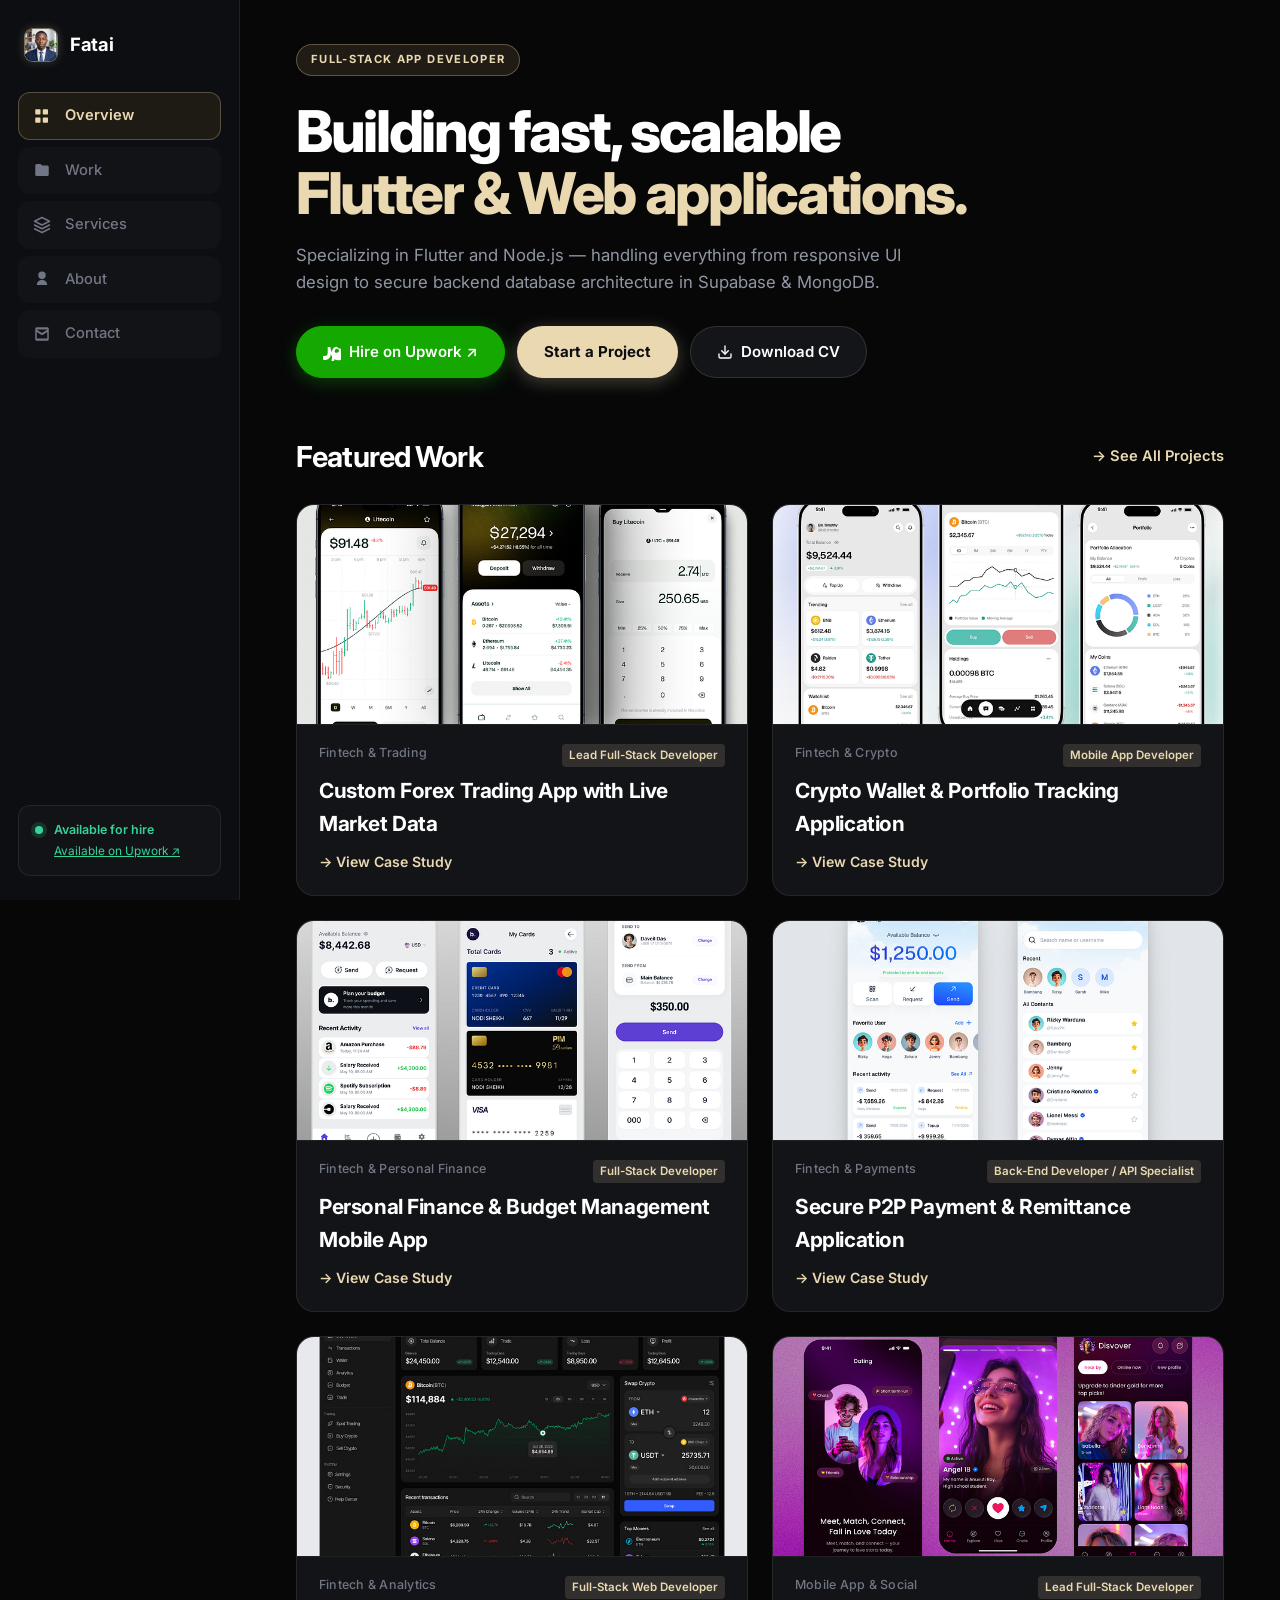
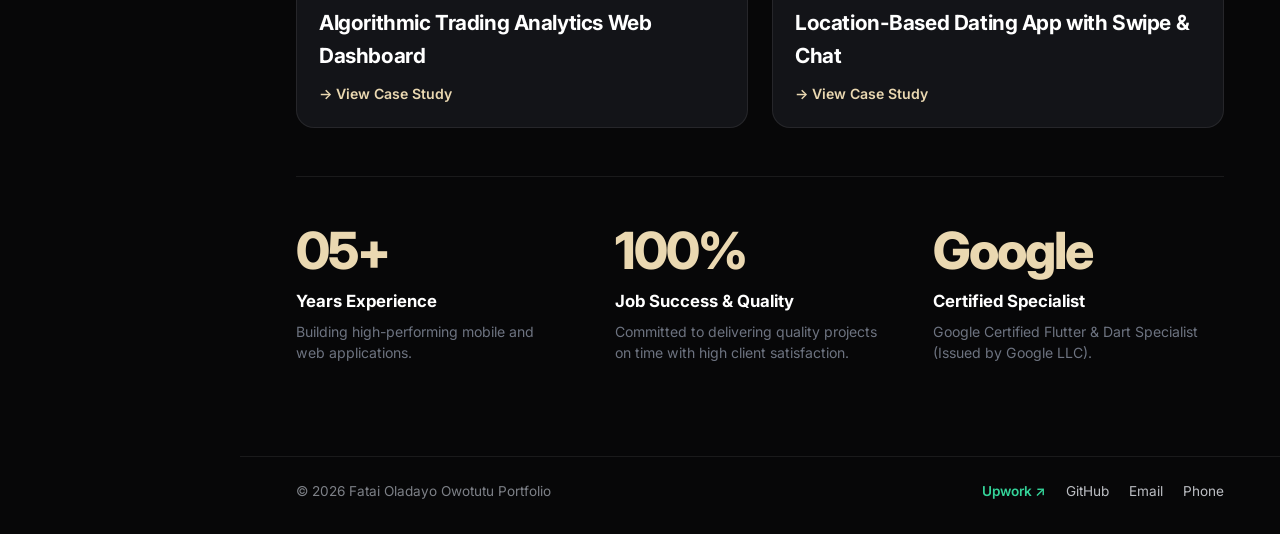
==== index.html @ c026a3d9 "new" ====
<!DOCTYPE html>
<html lang="en">
<head>
  <meta charset="UTF-8" />
  <meta name="viewport" content="width=device-width, initial-scale=1.0" />
  <title>Fatai Oladayo Owotutu — Full-Stack App Developer | Flutter, Node.js &amp; Supabase</title>
  <meta name="description" content="Portfolio of Fatai Oladayo Owotutu — Full-Stack Developer specializing in Flutter, Node.js &amp; Supabase. Fast, scalable cross-platform mobile and web applications." />
  <link rel="preconnect" href="https://fonts.googleapis.com" />
  <link rel="preconnect" href="https://fonts.gstatic.com" crossorigin />
  <link href="https://fonts.googleapis.com/css2?family=Inter:wght@400;500;600;700;800&family=JetBrains+Mono:wght@400;500&display=swap" rel="stylesheet" />
  <link rel="stylesheet" href="style.css" />
</head>
<body>
  <button class="menu-toggle" id="menu-toggle" aria-label="Open navigation" aria-expanded="false" aria-controls="sidebar">
    <span></span><span></span><span></span>
  </button>
  <div class="sidebar-overlay" id="sidebar-overlay" hidden></div>

  <!-- ── SIDEBAR ──────────────────────────────────────── -->
  <aside class="sidebar" id="sidebar" aria-label="Primary navigation">
    <a href="#overview" class="brand" data-view="overview" aria-label="Fatai Portfolio Overview">
      <span class="brand-avatar-wrap">
        <img src="Mypic.jpeg" alt="Fatai Oladayo Owotutu" class="brand-avatar" />
      </span>
      <span class="brand-name">Fatai</span>
    </a>

    <nav class="side-nav" aria-label="Sections">
      <a href="#overview" class="side-link is-active" data-view="overview">
        <svg viewBox="0 0 24 24" fill="currentColor" aria-hidden="true">
          <path d="M3 4a1 1 0 011-1h5a1 1 0 011 1v5a1 1 0 01-1 1H4a1 1 0 01-1-1V4zm11-1a1 1 0 00-1 1v5a1 1 0 001 1h5a1 1 0 001-1V4a1 1 0 00-1-1h-5zM3 15a1 1 0 011-1h5a1 1 0 011 1v5a1 1 0 01-1 1H4a1 1 0 01-1-1v-5zm11-1a1 1 0 00-1 1v5a1 1 0 001 1h5a1 1 0 001-1v-5a1 1 0 00-1-1h-5z"/>
        </svg>
        <span>Overview</span>
      </a>
      <a href="#work" class="side-link" data-view="work">
        <svg viewBox="0 0 24 24" fill="currentColor" aria-hidden="true">
          <path d="M3 6a2 2 0 012-2h4.586a1 1 0 01.707.293L12.414 6H19a2 2 0 012 2v10a2 2 0 01-2 2H5a2 2 0 01-2-2V6z"/>
        </svg>
        <span>Work</span>
      </a>
      <a href="#services" class="side-link" data-view="services">
        <svg viewBox="0 0 24 24" fill="none" stroke="currentColor" stroke-width="2" stroke-linecap="round" stroke-linejoin="round" aria-hidden="true">
          <polygon points="12 2 2 7 12 12 22 7 12 2"/>
          <polyline points="2 17 12 22 22 17"/>
          <polyline points="2 12 12 17 22 12"/>
        </svg>
        <span>Services</span>
      </a>
      <a href="#about" class="side-link" data-view="about">
        <svg viewBox="0 0 24 24" fill="currentColor" aria-hidden="true">
          <path d="M12 12a5 5 0 100-10 5 5 0 000 10zm-7 8a7 7 0 0114 0H5z"/>
        </svg>
        <span>About</span>
      </a>
      <a href="#contact" class="side-link" data-view="contact">
        <svg viewBox="0 0 24 24" fill="currentColor" aria-hidden="true">
          <path d="M3 5a2 2 0 012-2h14a2 2 0 012 2v14a2 2 0 01-2 2H5a2 2 0 01-2-2V5zm2 1v.38l7 4.375 7-4.375V6H5zm14 3.245l-6.47 4.043a1 1 0 01-1.06 0L5 9.245V18h14V9.245z"/>
        </svg>
        <span>Contact</span>
      </a>
    </nav>

    <div class="availability">
      <span class="avail-dot" aria-hidden="true"></span>
      <div>
        <p class="avail-title">Available for hire</p>
        <p class="avail-sub">
          <a href="https://www.upwork.com/freelancers/~018522115edfae3d7c" target="_blank" rel="noopener" style="color: var(--ok); text-decoration: underline;">Available on Upwork ↗</a>
        </p>
      </div>
    </div>
  </aside>

  <!-- ── MAIN CONTENT ─────────────────────────────────── -->
  <div class="shell">
    <main class="main" id="main">
      <!-- 01 OVERVIEW -->
      <section class="view is-active" id="overview" data-title="Overview">
        <header class="hero">
          <p class="eyebrow">FULL-STACK APP DEVELOPER</p>
          <h1>Building fast, scalable<br /><span>Flutter &amp; Web applications.</span></h1>
          <p class="lede">Specializing in Flutter and Node.js — handling everything from responsive UI design to secure backend database architecture in Supabase &amp; MongoDB.</p>
          <div class="hero-actions">
            <a href="https://www.upwork.com/freelancers/~018522115edfae3d7c" target="_blank" rel="noopener" class="btn btn-upwork">
              <svg width="18" height="18" viewBox="0 0 24 24" fill="currentColor" aria-hidden="true"><path d="M18.561 13.158c-1.102 0-2.135-.467-3.074-1.227l.228-1.076.008-.042c.207-1.143.849-3.06 2.839-3.06 1.492 0 2.703 1.212 2.703 2.703-.001 1.489-1.212 2.702-2.704 2.702zm0-8.14c-3.267 0-5.55 2.147-6.398 5.434l-.454 1.834c-.958-1.859-1.636-4.225-1.956-6.848H6.262v8.232c0 2.083-1.694 3.777-3.777 3.777S-.708 17.447-.708 15.364V7.133H-4.216v8.231c0 4.018 3.268 7.286 7.285 7.286 4.018 0 7.286-3.268 7.286-7.286v-1.666c.35 1.776.996 3.42 1.916 4.808l-2.034 9.61h3.633l1.378-6.516c1.468.96 3.197 1.543 5.097 1.543 4.418 0 8.001-3.583 8.001-8.001 0-4.417-3.583-8.001-8.001-8.001z"/></svg>
              <span>Hire on Upwork ↗</span>
            </a>
            <a href="#contact" class="btn btn-primary" data-view="contact">Start a Project</a>
            <a href="cv.html" class="btn btn-ghost" target="_blank" rel="noopener">
              <svg width="16" height="16" viewBox="0 0 24 24" fill="none" stroke="currentColor" stroke-width="2" stroke-linecap="round" stroke-linejoin="round" aria-hidden="true"><path d="M21 15v4a2 2 0 0 1-2 2H5a2 2 0 0 1-2-2v-4"></path><polyline points="7 10 12 15 17 10"></polyline><line x1="12" y1="15" x2="12" y2="3"></line></svg>
              <span>Download CV</span>
            </a>
          </div>
        </header>

        <div class="section-head">
          <h2>Featured Work</h2>
          <a href="#work" class="text-link" data-view="work">→ See All Projects</a>
        </div>

        <div class="project-grid" id="featured-grid"></div>

        <section class="stats" aria-label="Highlights">
          <div class="stat-item">
            <p class="stat-num">05+</p>
            <p class="stat-label">Years Experience</p>
            <p class="stat-copy">Building high-performing mobile and web applications.</p>
          </div>
          <div class="stat-item">
            <p class="stat-num">100%</p>
            <p class="stat-label">Job Success &amp; Quality</p>
            <p class="stat-copy">Committed to delivering quality projects on time with high client satisfaction.</p>
          </div>
          <div class="stat-item">
            <p class="stat-num">Google</p>
            <p class="stat-label">Certified Specialist</p>
            <p class="stat-copy">Google Certified Flutter &amp; Dart Specialist (Issued by Google LLC).</p>
          </div>
        </section>
      </section>

      <!-- 02 WORK -->
      <section class="view" id="work" data-title="Work" hidden>
        <header class="page-hero">
          <p class="eyebrow">PORTFOLIO CATALOG</p>
          <h1>Work that ships.</h1>
          <p class="lede">Selected production applications across Flutter mobile development, fintech &amp; trading, e-commerce, AI assistants, productivity, and secure networking.</p>
        </header>
        <div class="filters" role="tablist" aria-label="Filter projects">
          <button class="filter-btn is-active" data-filter="all">All Projects</button>
          <button class="filter-btn" data-filter="fintech">Fintech &amp; Trading</button>
          <button class="filter-btn" data-filter="social">Social &amp; Realtime</button>
          <button class="filter-btn" data-filter="ecommerce">E-commerce</button>
          <button class="filter-btn" data-filter="ai">AI Chatbot</button>
          <button class="filter-btn" data-filter="productivity">Productivity</button>
          <button class="filter-btn" data-filter="security">Security &amp; VPN</button>
        </div>
        <div class="project-grid" id="work-grid"></div>
      </section>

      <!-- 03 SERVICES -->
      <section class="view" id="services" data-title="Services" hidden>
        <header class="page-hero">
          <p class="eyebrow">CAPABILITIES &amp; SKILLS</p>
          <h1>What I bring to your team.</h1>
          <p class="lede">End-to-end full-stack development — from responsive UI design to secure backend database architecture.</p>
        </header>

        <!-- Google Certified Badge -->
        <div class="cert-banner">
          <div class="cert-icon-wrap">
            <svg viewBox="0 0 24 24" width="36" height="36" fill="none"><path d="M12 2L15.09 8.26L22 9.27L17 14.14L18.18 21.02L12 17.77L5.82 21.02L7 14.14L2 9.27L8.91 8.26L12 2Z" fill="#F59E0B"/><circle cx="12" cy="11" r="3" fill="#14151a"/></svg>
          </div>
          <div class="cert-text">
            <span class="cert-badge">VERIFIED CREDENTIAL</span>
            <h3>Google Certified Flutter &amp; Dart Specialist</h3>
            <p>Provider: <strong>Google LLC</strong> · Issued: October 2021</p>
          </div>
        </div>

        <!-- Interactive Skills Breakdown -->
        <div class="skills-showcase">
          <div class="skill-group">
            <h4><span class="group-icon">📱</span> Mobile App Engineering</h4>
            <div class="skill-chips">
              <span class="chip chip-hot">Flutter</span>
              <span class="chip chip-hot">Dart</span>
              <span class="chip">iOS Development</span>
              <span class="chip">Android App Development</span>
              <span class="chip">Native App Development</span>
              <span class="chip">Kotlin</span>
              <span class="chip">Mobile App Bug Fix</span>
            </div>
          </div>

          <div class="skill-group">
            <h4><span class="group-icon">⚙️</span> Backend, Databases &amp; Cloud</h4>
            <div class="skill-chips">
              <span class="chip chip-hot">Node.js</span>
              <span class="chip chip-hot">ExpressJS</span>
              <span class="chip chip-hot">Supabase</span>
              <span class="chip">MongoDB</span>
              <span class="chip">API Integration</span>
              <span class="chip">RESTful APIs</span>
              <span class="chip">WebSockets</span>
            </div>
          </div>

          <div class="skill-group">
            <h4><span class="group-icon">🛠️</span> Web, Systems &amp; Standards</h4>
            <div class="skill-chips">
              <span class="chip">JavaScript</span>
              <span class="chip">Linux</span>
              <span class="chip">Software Development</span>
              <span class="chip">Clean Architecture</span>
              <span class="chip">Git Version Control</span>
              <span class="chip">Detail Oriented</span>
            </div>
          </div>
        </div>

        <!-- Service Cards -->
        <div class="service-grid">
          <article class="service-card">
            <div class="service-icon">📱</div>
            <h3>Cross-Platform Mobile Apps</h3>
            <p>High-performing iOS and Android applications built with Flutter &amp; Dart. Pixel-perfect translation from Figma, custom AppBars, gesture cards, and smooth 60fps animations.</p>
          </article>
          <article class="service-card">
            <div class="service-icon">🚀</div>
            <h3>End-to-End MVP Prototyping</h3>
            <p>Collaborating with early-stage founders to take mobile and web concepts from wireframe to deployment. Full-stack development with database setup and scalable backend APIs.</p>
          </article>
          <article class="service-card">
            <div class="service-icon">⚡</div>
            <h3>Backend &amp; API Architecture</h3>
            <p>Robust backend systems powered by Node.js, Express, Supabase, and MongoDB. Secure authentication, high-throughput RESTful endpoints, and real-time database sync.</p>
          </article>
          <article class="service-card">
            <div class="service-icon">🔧</div>
            <h3>Mobile Bug Fixes &amp; Optimization</h3>
            <p>Deep troubleshooting, memory leak elimination, and performance profiling. Optimizing dynamic stateful widgets and native Android/iOS integrations for legacy or active codebases.</p>
          </article>
        </div>
      </section>

      <!-- 04 ABOUT -->
      <section class="view" id="about" data-title="About" hidden>
        <header class="page-hero">
          <p class="eyebrow">ABOUT ME</p>
          <h1>Full-Stack Developer.</h1>
        </header>
        <div class="about-layout">
          <div class="about-photo-col">
            <div class="about-photo-card">
              <img src="Mypic.jpeg" alt="Fatai Oladayo Owotutu" class="about-photo" />
              <div class="about-photo-meta">
                <span class="avail-dot" aria-hidden="true"></span>
                <div>
                  <strong>Fatai Oladayo Owotutu</strong>
                  <p>Flutter, Node.js &amp; Supabase Specialist</p>
                </div>
              </div>
            </div>
            <!-- Upwork highlight -->
            <div class="about-rate-card">
              <div>
                <span class="rate-label">Upwork Status</span>
                <span class="rate-val">Available for Hire</span>
              </div>
              <a href="https://www.upwork.com/freelancers/~018522115edfae3d7c" target="_blank" rel="noopener" class="btn btn-upwork btn-sm">Hire on Upwork ↗</a>
            </div>
          </div>
          <div class="about-copy">
            <p class="about-lead">I build fast, scalable cross-platform mobile and web applications. As a Full-Stack Developer specializing in Flutter and Node.js, I handle everything from responsive UI design to secure backend database architecture.</p>
            <p>Dedicated and results-driven full-stack developer with expertise in building high-performing mobile and web applications. Skilled in native Android and iOS app development, along with robust backend and frontend solutions.</p>
            <p>Experienced in crafting scalable APIs, responsive user interfaces, and integrating modern tools to deliver seamless user experiences. Passionate about solving complex problems, optimizing performance, and creating clean, maintainable code. Committed to delivering quality projects on time while ensuring client satisfaction.</p>
            
            <div class="experience-block">
              <div class="exp-item">
                <strong>End-to-End MVP Prototyping for Startups</strong>
                <p>Collaborated with early-stage founders to take mobile and web concepts from wireframe to deployment. Handled database architecture in Supabase/MongoDB, scalable backend APIs with Node.js/Express, and cross-platform Flutter client apps.</p>
              </div>
              <div class="exp-item">
                <strong>Open Source Tooling &amp; Flutter UI Engineering</strong>
                <p>Actively develop reusable open-source components and architecture boilerplates for the Flutter community. Focused on clean code standards, smooth UI micro-animations, efficient state management, and seamless RESTful API integration.</p>
              </div>
            </div>

            <div class="info-stack">
              <div class="info-card"><span>Location</span><strong>Osogbo, Nigeria · Remote-ready</strong></div>
              <div class="info-card"><span>Status</span><strong class="ok">Available for hire</strong></div>
              <div class="info-card"><span>Certification</span><strong>Google Certified Flutter Specialist</strong></div>
              <div class="info-card"><span>Core Stack</span><strong>Flutter · Node.js · Supabase · MongoDB</strong></div>
            </div>

            <div style="margin-top: 24px; display: flex; gap: 12px; flex-wrap: wrap;">
              <a href="https://www.upwork.com/freelancers/~018522115edfae3d7c" class="btn btn-upwork" target="_blank" rel="noopener">
                <svg width="18" height="18" viewBox="0 0 24 24" fill="currentColor" aria-hidden="true"><path d="M18.561 13.158c-1.102 0-2.135-.467-3.074-1.227l.228-1.076.008-.042c.207-1.143.849-3.06 2.839-3.06 1.492 0 2.703 1.212 2.703 2.703-.001 1.489-1.212 2.702-2.704 2.702zm0-8.14c-3.267 0-5.55 2.147-6.398 5.434l-.454 1.834c-.958-1.859-1.636-4.225-1.956-6.848H6.262v8.232c0 2.083-1.694 3.777-3.777 3.777S-.708 17.447-.708 15.364V7.133H-4.216v8.231c0 4.018 3.268 7.286 7.285 7.286 4.018 0 7.286-3.268 7.286-7.286v-1.666c.35 1.776.996 3.42 1.916 4.808l-2.034 9.61h3.633l1.378-6.516c1.468.96 3.197 1.543 5.097 1.543 4.418 0 8.001-3.583 8.001-8.001 0-4.417-3.583-8.001-8.001-8.001z"/></svg>
                <span>Hire on Upwork ↗</span>
              </a>
              <a href="cv.html" class="btn btn-primary" target="_blank" rel="noopener">
                <svg width="16" height="16" viewBox="0 0 24 24" fill="none" stroke="currentColor" stroke-width="2" stroke-linecap="round" stroke-linejoin="round" aria-hidden="true"><path d="M21 15v4a2 2 0 0 1-2 2H5a2 2 0 0 1-2-2v-4"></path><polyline points="7 10 12 15 17 10"></polyline><line x1="12" y1="15" x2="12" y2="3"></line></svg>
                <span>View Full CV / Resume</span>
              </a>
              <a href="https://github.com/Crypto1181" class="btn btn-ghost" target="_blank" rel="noopener">
                <svg width="16" height="16" viewBox="0 0 24 24" fill="currentColor" aria-hidden="true"><path d="M12 0C5.37 0 0 5.37 0 12c0 5.3 3.438 9.8 8.205 11.385.6.113.82-.258.82-.577 0-.285-.01-1.04-.015-2.04-3.338.724-4.042-1.61-4.042-1.61C4.422 18.07 3.633 17.7 3.633 17.7c-1.087-.744.084-.729.084-.729 1.205.084 1.838 1.236 1.838 1.236 1.07 1.835 2.809 1.305 3.495.998.108-.776.417-1.305.76-1.605-2.665-.3-5.466-1.332-5.466-5.93 0-1.31.465-2.38 1.235-3.22-.135-.303-.54-1.523.105-3.176 0 0 1.005-.322 3.3 1.23.96-.267 1.98-.399 3-.405 1.02.006 2.04.138 3 .405 2.28-1.552 3.285-1.23 3.285-1.23.645 1.653.24 2.873.12 3.176.765.84 1.23 1.91 1.23 3.22 0 4.61-2.805 5.625-5.475 5.92.42.36.81 1.096.81 2.22 0 1.606-.015 2.896-.015 3.286 0 .315.21.69.825.57C20.565 21.795 24 17.295 24 12c0-6.63-5.37-12-12-12"/></svg>
                <span>GitHub Profile</span>
              </a>
            </div>
          </div>
        </div>
      </section>

      <!-- 05 CONTACT -->
      <section class="view" id="contact" data-title="Contact" hidden>
        <header class="page-hero">
          <p class="eyebrow">GET IN TOUCH</p>
          <h1>Let's build something great.</h1>
          <p class="lede">Have a mobile app in mind, need a full-stack engineer, or want to hire me on Upwork? I respond within 24 hours.</p>
        </header>
        <div class="contact-layout">
          <div class="contact-meta">
            <div class="info-card">
              <span>Upwork Direct Contract</span>
              <strong><a href="https://www.upwork.com/freelancers/~018522115edfae3d7c" target="_blank" rel="noopener" style="color: #34d399;">Hire Me on Upwork ↗</a></strong>
            </div>
            <div class="info-card">
              <span>Direct Email</span>
              <strong><a href="mailto:owotutufatai104@gmail.com">owotutufatai104@gmail.com</a></strong>
            </div>
            <div class="info-card">
              <span>Phone / WhatsApp</span>
              <strong><a href="tel:+2347011030875">+234 701 103 0875</a></strong>
            </div>
            <div class="info-card">
              <span>GitHub</span>
              <strong><a href="https://github.com/Crypto1181" target="_blank" rel="noopener">github.com/Crypto1181</a></strong>
            </div>
          </div>
          <form class="contact-form" id="contact-form" action="https://formsubmit.co/owotutufatai104@gmail.com" method="POST" novalidate>
            <input type="hidden" name="_captcha" value="false" />
            <input type="hidden" name="_template" value="table" />
            <input type="hidden" name="_subject" id="form-email-subject" value="New Portfolio Inquiry - Fatai Oladayo Owotutu" />
            <div class="form-row">
              <label>Full Name
                <input type="text" name="name" id="form-name" placeholder="John Doe" required autocomplete="name" />
              </label>
              <label>Email Address
                <input type="email" name="email" id="form-email" placeholder="john@company.com" required autocomplete="email" />
              </label>
            </div>
            <label>Subject
              <input type="text" name="subject" id="form-subject" placeholder="Flutter App Project / Full-Stack Development" />
            </label>
            <label>Message
              <textarea name="message" id="form-message" rows="6" placeholder="Tell me about your mobile or web app project, requirements, and timeline..." required></textarea>
            </label>
            <button type="submit" class="btn btn-primary" id="form-submit-btn">
              <span class="btn-text">Send Message</span>
              <span class="btn-loading" hidden>Sending…</span>
            </button>
            <p class="form-success" id="form-success" hidden>Thanks — your message has been sent directly to my email! I'll get back to you within 24 hours.</p>
            <p class="form-error" id="form-error" hidden>Please fill in your name, a valid email, and a message.</p>
          </form>
        </div>
      </section>
    </main>

    <!-- ── FOOTER ──────────────────────────────────────── -->
    <footer class="footer">
      <p>© <span id="year"></span> Fatai Oladayo Owotutu Portfolio</p>
      <div class="footer-social">
        <a href="https://www.upwork.com/freelancers/~018522115edfae3d7c" target="_blank" rel="noopener" style="color: #34d399; font-weight: 600;">Upwork ↗</a>
        <a href="https://github.com/Crypto1181" target="_blank" rel="noopener">GitHub</a>
        <a href="mailto:owotutufatai104@gmail.com">Email</a>
        <a href="tel:+2347011030875">Phone</a>

      </div>
    </footer>
  </div>

  <!-- ── CASE STUDY MODAL ─────────────────────────────── -->
  <div class="modal" id="case-modal" hidden>
    <div class="modal-backdrop" data-close-modal></div>
    <article class="modal-card" role="dialog" aria-modal="true" aria-labelledby="modal-title">
      <button class="modal-close" type="button" data-close-modal aria-label="Close case study">×</button>
      <img id="modal-image" alt="" />
      <div class="modal-content">
        <div class="modal-header-meta">
          <span class="card-cat" id="modal-category"></span>
          <span class="modal-role-badge" id="modal-role"></span>
        </div>
        <h2 id="modal-title"></h2>
        <p id="modal-body"></p>
        <div class="modal-deliverables-box">
          <strong>Key Deliverables:</strong>
          <p id="modal-deliverables"></p>
        </div>
        <div class="pills" id="modal-tags"></div>
        <div class="modal-cta-row">
          <a href="https://www.upwork.com/freelancers/~018522115edfae3d7c" target="_blank" rel="noopener" class="btn btn-upwork">
            <span>Hire on Upwork ↗</span>
          </a>
          <button type="button" class="btn btn-ghost" data-close-modal>Close</button>
        </div>
      </div>
    </article>
  </div>

  <script src="main.js"></script>
</body>
</html>
---- style.css ----
:root {
  --bg: #070708;
  --sidebar: #0d0e12;
  --shell: #070708;
  --card: #131418;
  --card-hover: #181920;
  --line: rgba(255, 255, 255, 0.08);
  --line-strong: rgba(255, 255, 255, 0.14);
  --cream: #ead8b1;
  --cream-hover: #f4e7cb;
  --cream-soft: rgba(234, 216, 177, 0.14);
  --cream-border: rgba(234, 216, 177, 0.28);
  --blue: var(--cream);
  --blue-hover: var(--cream-hover);
  --blue-soft: var(--cream-soft);
  --blue-border: var(--cream-border);
  --text: #f4f5f8;
  --muted: #9196a4;
  --dim: #666c7b;
  --ok: #34d399;
  --sidebar-w: 240px;
  --radius: 18px;
  --radius-sm: 10px;
  --font: -apple-system, BlinkMacSystemFont, "SF Pro Display", "SF Pro Text", "Inter", "Segoe UI", sans-serif;
  color-scheme: dark;
}

/* ── RESET & BASE ───────────────────────────────────────── */
*, *::before, *::after {
  box-sizing: border-box;
  margin: 0;
  padding: 0;
}

html, body {
  min-height: 100%;
}

html {
  scroll-behavior: smooth;
  font-size: 16px;
}

body {
  font-family: var(--font);
  background-color: var(--bg);
  color: var(--text);
  line-height: 1.6;
  display: flex;
  -webkit-font-smoothing: antialiased;
  -moz-osx-font-smoothing: grayscale;
}

img {
  max-width: 100%;
  display: block;
}

a {
  color: inherit;
  text-decoration: none;
}

button, input, textarea {
  font-family: inherit;
}

/* ── SCROLLBAR ──────────────────────────────────────────── */
* {
  scrollbar-color: #1e2028 #070708;
  scrollbar-width: thin;
}

::-webkit-scrollbar {
  width: 7px;
}
::-webkit-scrollbar-thumb {
  background: #1e2028;
  border-radius: 4px;
}
::-webkit-scrollbar-track {
  background: #070708;
}

/* ── MOBILE MENU TOGGLE ─────────────────────────────────── */
.menu-toggle {
  display: none;
  position: fixed;
  top: 16px;
  top: calc(16px + env(safe-area-inset-top, 0px));
  left: 16px;
  z-index: 70;
  width: 44px;
  height: 44px;
  border-radius: 12px;
  border: 1px solid var(--line);
  background: var(--card);
  flex-direction: column;
  justify-content: center;
  gap: 5px;
  padding: 0 12px;
  cursor: pointer;
  transition: border-color 0.2s ease, background 0.2s ease;
}

.menu-toggle span {
  display: block;
  height: 2px;
  background: var(--text);
  border-radius: 2px;
  transition: transform 0.25s ease, opacity 0.25s ease;
  transform-origin: center;
}

.menu-toggle[aria-expanded="true"] {
  border-color: var(--cream-border);
  background: #191a20;
}

.menu-toggle[aria-expanded="true"] span:nth-child(1) {
  transform: translateY(7px) rotate(45deg);
}

.menu-toggle[aria-expanded="true"] span:nth-child(2) {
  opacity: 0;
  transform: scaleX(0);
}

.menu-toggle[aria-expanded="true"] span:nth-child(3) {
  transform: translateY(-7px) rotate(-45deg);
}

.sidebar-overlay {
  display: none;
  position: fixed;
  inset: 0;
  background: rgba(0, 0, 0, 0.7);
  backdrop-filter: blur(4px);
  -webkit-backdrop-filter: blur(4px);
  z-index: 50;
}

/* ── SIDEBAR ────────────────────────────────────────────── */
.sidebar {
  position: sticky;
  top: 0;
  height: 100svh;
  width: var(--sidebar-w);
  flex-shrink: 0;
  background: var(--sidebar);
  border-right: 1px solid var(--line);
  display: flex;
  flex-direction: column;
  padding: 28px 18px 24px;
  z-index: 60;
  user-select: none;
}

.brand {
  display: flex;
  align-items: center;
  gap: 12px;
  padding: 0 6px 30px;
}

.brand-mark {
  width: 34px;
  height: 34px;
  border-radius: 9px;
  display: grid;
  place-items: center;
  flex-shrink: 0;
}

.brand-mark svg {
  width: 34px;
  height: 34px;
}

.brand-avatar-wrap {
  width: 34px;
  height: 34px;
  border-radius: 9px;
  overflow: hidden;
  border: 1.5px solid rgba(234, 216, 177, 0.45);
  box-shadow: 0 0 10px rgba(234, 216, 177, 0.22);
  display: flex;
  align-items: center;
  justify-content: center;
  flex-shrink: 0;
  background: #14151a;
  transition: transform 0.2s ease, border-color 0.2s ease, box-shadow 0.2s ease;
}

.brand:hover .brand-avatar-wrap {
  transform: scale(1.05);
  border-color: var(--cream);
  box-shadow: 0 0 14px rgba(234, 216, 177, 0.38);
}

.brand-avatar {
  width: 100%;
  height: 100%;
  object-fit: cover;
  object-position: center top;
  display: block;
}

.brand-name {
  font-weight: 700;
  font-size: 1.15rem;
  letter-spacing: -0.02em;
  color: #ffffff;
}

.side-nav {
  display: flex;
  flex-direction: column;
  gap: 7px;
}

.side-link {
  display: flex;
  align-items: center;
  gap: 14px;
  padding: 11px 14px;
  border-radius: 12px;
  color: #717684;
  font-size: 0.92rem;
  font-weight: 500;
  background: #121316;
  border: 1px solid transparent;
  transition: background 0.2s ease, color 0.2s ease, border-color 0.2s ease;
}

.side-link svg {
  width: 18px;
  height: 18px;
  flex-shrink: 0;
  color: inherit;
}

.side-link:hover {
  color: var(--text);
  background: #17181e;
}

.side-link.is-active {
  color: var(--cream);
  background: #1e1b14;
  border-color: rgba(234, 216, 177, 0.28);
  font-weight: 600;
}

.side-link.is-active svg {
  color: var(--cream);
}

.availability {
  margin-top: auto;
  display: flex;
  gap: 11px;
  align-items: flex-start;
  padding: 14px 16px;
  border-radius: 12px;
  background: #121316;
  border: 1px solid var(--line);
}

.avail-dot {
  width: 8px;
  height: 8px;
  margin-top: 6px;
  border-radius: 50%;
  background: var(--ok);
  box-shadow: 0 0 0 4px rgba(52, 211, 153, 0.16);
  flex-shrink: 0;
  animation: pulseDot 2.4s ease-in-out infinite;
}

@keyframes pulseDot {
  0%, 100% { opacity: 1; transform: scale(1); }
  50% { opacity: 0.7; transform: scale(0.9); }
}

.avail-title {
  font-size: 0.78rem;
  color: var(--ok);
  font-weight: 600;
  margin-bottom: 2px;
}

.avail-sub {
  font-size: 0.74rem;
  color: var(--dim);
}

/* ── SHELL & MAIN ───────────────────────────────────────── */
.shell {
  flex: 1;
  min-width: 0;
  background: var(--shell);
  display: flex;
  flex-direction: column;
}

.main {
  padding: 44px 56px 0;
  max-width: 1180px;
  flex: 1;
}

.view[hidden] {
  display: none !important;
}

/* ── HERO ───────────────────────────────────────────────── */
.eyebrow {
  display: inline-block;
  font-size: 0.7rem;
  font-weight: 700;
  letter-spacing: 0.12em;
  text-transform: uppercase;
  color: #ead8b1;
  background: #201c15;
  border: 1px solid rgba(234, 216, 177, 0.3);
  border-radius: 999px;
  padding: 6px 14px;
  margin-bottom: 24px;
}

.hero h1,
.page-hero h1 {
  font-size: clamp(2.3rem, 4.5vw, 3.8rem);
  font-weight: 800;
  letter-spacing: -0.04em;
  line-height: 1.08;
  margin-bottom: 18px;
  color: #ffffff;
}

.hero h1 span {
  color: var(--cream);
}

.lede {
  max-width: 620px;
  color: var(--muted);
  font-size: 1.05rem;
  line-height: 1.6;
  margin-bottom: 30px;
}

.hero-actions {
  display: flex;
  gap: 12px;
  flex-wrap: wrap;
  margin-bottom: 56px;
}

.btn {
  display: inline-flex;
  align-items: center;
  justify-content: center;
  gap: 8px;
  padding: 13px 26px;
  border-radius: 999px;
  font-weight: 600;
  font-size: 0.94rem;
  border: 1px solid transparent;
  cursor: pointer;
  transition: transform 0.2s ease, background 0.2s ease, border-color 0.2s ease, box-shadow 0.2s ease;
  white-space: nowrap;
}

.btn-primary {
  background: var(--cream);
  color: #0c0d10;
  font-weight: 700;
  box-shadow: 0 4px 18px rgba(234, 216, 177, 0.28);
}

.btn-primary:hover {
  background: var(--cream-hover);
  color: #0c0d10;
  transform: translateY(-2px);
  box-shadow: 0 6px 24px rgba(234, 216, 177, 0.42);
}

.btn-ghost {
  background: #141519;
  color: #ffffff;
  border-color: rgba(255, 255, 255, 0.12);
}

.btn-ghost:hover {
  border-color: rgba(255, 255, 255, 0.24);
  background: #191a20;
  transform: translateY(-1px);
}

.btn-upwork {
  background: #14a800;
  color: #ffffff;
  border-color: #14a800;
  box-shadow: 0 4px 18px rgba(20, 168, 0, 0.35);
}

.btn-upwork:hover {
  background: #118d00;
  border-color: #118d00;
  transform: translateY(-2px);
  box-shadow: 0 6px 24px rgba(20, 168, 0, 0.5);
}

/* ── SECTION HEADER ─────────────────────────────────────── */
.section-head {
  display: flex;
  align-items: center;
  justify-content: space-between;
  margin-bottom: 24px;
}

.section-head h2 {
  font-size: 1.8rem;
  font-weight: 700;
  letter-spacing: -0.03em;
  color: #ffffff;
}

.text-link {
  color: var(--blue);
  font-size: 0.92rem;
  font-weight: 600;
  display: inline-flex;
  align-items: center;
  gap: 6px;
  transition: color 0.2s ease, transform 0.2s ease;
}

.text-link:hover {
  color: var(--blue-hover);
  transform: translateX(3px);
}

/* ── PROJECT GRID & CARDS ───────────────────────────────── */
.project-grid {
  display: grid;
  grid-template-columns: 1fr 1fr;
  gap: 24px;
}

.project-card {
  background: var(--card);
  border: 1px solid var(--line);
  border-radius: var(--radius);
  overflow: hidden;
  cursor: pointer;
  transition: transform 0.25s ease, background 0.25s ease, border-color 0.25s ease, box-shadow 0.25s ease;
  text-align: left;
  color: inherit;
  width: 100%;
  font: inherit;
  padding: 0;
  display: flex;
  flex-direction: column;
}

.project-card:hover {
  transform: translateY(-4px);
  background: var(--card-hover);
  border-color: var(--blue-border);
  box-shadow: 0 16px 36px rgba(0, 0, 0, 0.4);
}

.card-img-wrap {
  width: 100%;
  height: 220px;
  overflow: hidden;
  background: #0d0e12;
  border-bottom: 1px solid var(--line);
}

.project-card img {
  width: 100%;
  height: 100%;
  object-fit: cover;
  transition: transform 0.35s ease;
}

.project-card:hover img {
  transform: scale(1.03);
}

.project-body {
  padding: 18px 22px 22px;
  display: flex;
  flex-direction: column;
  flex: 1;
}

.card-cat {
  font-size: 0.78rem;
  color: #717684;
  font-weight: 500;
  letter-spacing: 0.02em;
  margin-bottom: 5px;
}

.card-title {
  font-size: 1.3rem;
  font-weight: 700;
  letter-spacing: -0.02em;
  color: #ffffff;
  margin-bottom: 10px;
}

.case-link {
  color: var(--blue);
  font-size: 0.88rem;
  font-weight: 600;
  display: inline-flex;
  align-items: center;
  gap: 6px;
  margin-top: auto;
  transition: color 0.2s ease, transform 0.2s ease;
}

.project-card:hover .case-link {
  color: var(--blue-hover);
  transform: translateX(3px);
}

/* ── STATS HIGHLIGHTS ───────────────────────────────────── */
.stats {
  display: grid;
  grid-template-columns: repeat(3, 1fr);
  gap: 28px;
  padding: 48px 0 36px;
  margin-top: 48px;
  border-top: 1px solid var(--line);
}

.stat-item {
  display: flex;
  flex-direction: column;
}

.stat-num {
  font-size: clamp(2.8rem, 4vw, 3.6rem);
  font-weight: 800;
  color: var(--blue);
  letter-spacing: -0.04em;
  line-height: 1;
  margin-bottom: 12px;
}

.stat-label {
  font-size: 1.05rem;
  font-weight: 700;
  color: #ffffff;
  margin-bottom: 6px;
}

.stat-copy {
  color: #6d7380;
  font-size: 0.88rem;
  line-height: 1.5;
  max-width: 270px;
}

/* ── FILTERS (WORK VIEW) ────────────────────────────────── */
.page-hero {
  margin-bottom: 36px;
}

.filters {
  display: flex;
  flex-wrap: wrap;
  gap: 8px;
  margin-bottom: 28px;
}

.filter-btn {
  background: #141519;
  color: var(--muted);
  border: 1px solid var(--line);
  border-radius: 999px;
  padding: 8px 16px;
  font-size: 0.84rem;
  font-weight: 600;
  cursor: pointer;
  transition: background 0.2s ease, color 0.2s ease, border-color 0.2s ease;
}

.filter-btn:hover {
  color: #ffffff;
  border-color: rgba(255, 255, 255, 0.2);
}

.filter-btn.is-active {
  color: var(--cream);
  border-color: var(--cream);
  background: var(--cream-soft);
}

/* ── SERVICES VIEW ──────────────────────────────────────── */
.service-grid {
  display: grid;
  grid-template-columns: 1fr 1fr;
  gap: 20px;
}

.service-card {
  background: var(--card);
  border: 1px solid var(--line);
  border-radius: var(--radius);
  padding: 26px;
  transition: transform 0.2s ease, border-color 0.2s ease, background 0.2s ease;
}

.service-card:hover {
  transform: translateY(-3px);
  border-color: var(--blue-border);
  background: var(--card-hover);
}

.service-icon {
  font-size: 1.6rem;
  margin-bottom: 14px;
}

.service-card h3 {
  margin-bottom: 8px;
  font-size: 1.2rem;
  letter-spacing: -0.02em;
  color: #ffffff;
}

.service-card p {
  color: var(--muted);
  font-size: 0.94rem;
  line-height: 1.6;
}

/* ── ABOUT VIEW ─────────────────────────────────────────── */
.about-layout {
  display: grid;
  grid-template-columns: 320px 1fr;
  gap: 40px;
  align-items: start;
}

.about-photo-card {
  background: var(--card);
  border: 1px solid var(--line);
  border-radius: var(--radius);
  overflow: hidden;
  box-shadow: 0 16px 36px rgba(0, 0, 0, 0.35);
}

.about-photo {
  width: 100%;
  height: 380px;
  object-fit: cover;
  display: block;
}

.about-photo-meta {
  padding: 16px 18px;
  background: #141519;
  border-top: 1px solid var(--line);
  display: flex;
  align-items: center;
  gap: 12px;
}

.about-photo-meta strong {
  display: block;
  font-size: 0.95rem;
  color: #ffffff;
}

.about-photo-meta p {
  font-size: 0.78rem;
  color: var(--dim);
}

.about-copy p {
  color: var(--muted);
  margin-bottom: 16px;
  font-size: 1.02rem;
  line-height: 1.7;
}

.about-lead {
  font-size: 1.2rem !important;
  color: var(--text) !important;
  line-height: 1.6 !important;
}

.pills {
  display: flex;
  flex-wrap: wrap;
  gap: 8px;
  margin: 20px 0 28px;
}

.pills span {
  border: 1px solid var(--line);
  background: #141519;
  border-radius: 999px;
  padding: 6px 14px;
  font-size: 0.82rem;
  color: var(--muted);
}

.info-stack {
  display: grid;
  grid-template-columns: 1fr 1fr;
  gap: 12px;
}

.info-card {
  background: var(--card);
  border: 1px solid var(--line);
  border-radius: 14px;
  padding: 16px 18px;
}

.info-card span {
  display: block;
  font-size: 0.75rem;
  color: var(--dim);
  text-transform: uppercase;
  letter-spacing: 0.06em;
  margin-bottom: 4px;
}

.info-card strong {
  font-size: 0.94rem;
  color: #ffffff;
}

.info-card .ok {
  color: var(--ok);
}

.info-card a:hover {
  color: var(--blue);
}

/* ── CONTACT VIEW ───────────────────────────────────────── */
.contact-layout {
  display: grid;
  grid-template-columns: 320px 1fr;
  gap: 36px;
}

.contact-meta {
  display: grid;
  gap: 14px;
}

.contact-form {
  background: var(--card);
  border: 1px solid var(--line);
  border-radius: var(--radius);
  padding: 28px;
  display: grid;
  gap: 16px;
}

.form-row {
  display: grid;
  grid-template-columns: 1fr 1fr;
  gap: 14px;
}

.contact-form label {
  display: grid;
  gap: 7px;
  font-size: 0.78rem;
  font-weight: 600;
  color: var(--muted);
  text-transform: uppercase;
  letter-spacing: 0.05em;
}

.contact-form input,
.contact-form textarea {
  background: #0d0e12;
  border: 1px solid var(--line);
  border-radius: 10px;
  color: var(--text);
  padding: 13px 16px;
  font-size: 0.95rem;
  outline: none;
  transition: border-color 0.2s ease, box-shadow 0.2s ease;
  resize: vertical;
}

.contact-form input:focus,
.contact-form textarea:focus {
  border-color: var(--blue);
  box-shadow: 0 0 0 3px var(--blue-soft);
}

.form-success {
  color: var(--ok);
  font-weight: 600;
  font-size: 0.95rem;
}

.form-error {
  color: #f87171;
  font-weight: 600;
  font-size: 0.95rem;
}

/* ── FOOTER ─────────────────────────────────────────────── */
.footer {
  display: flex;
  justify-content: space-between;
  align-items: center;
  gap: 16px;
  flex-wrap: wrap;
  padding: 24px 56px 32px;
  color: #7d8087;
  font-size: 0.85rem;
  border-top: 1px solid var(--line);
  margin-top: 56px;
}

.footer-social {
  display: flex;
  gap: 20px;
}

.footer-social a {
  color: #bcbec3;
  transition: color 0.2s ease;
}

.footer-social a:hover {
  color: var(--text);
}

/* ── MODAL ──────────────────────────────────────────────── */
.modal[hidden] {
  display: none;
}

.modal {
  position: fixed;
  inset: 0;
  z-index: 90;
  display: grid;
  place-items: center;
  padding: 24px;
}

.modal-backdrop {
  position: absolute;
  inset: 0;
  background: rgba(0, 0, 0, 0.75);
  backdrop-filter: blur(8px);
  -webkit-backdrop-filter: blur(8px);
}

.modal-card {
  position: relative;
  z-index: 1;
  width: min(640px, 100%);
  max-height: calc(100svh - 48px);
  overflow: auto;
  background: var(--card);
  border: 1px solid var(--line-strong);
  border-radius: 20px;
  padding: 0 0 28px;
  box-shadow: 0 24px 64px rgba(0, 0, 0, 0.6);
}

.modal-card img {
  width: 100%;
  height: 240px;
  object-fit: cover;
  border-radius: 20px 20px 0 0;
}

.modal-content {
  padding: 20px 28px 0;
}

.modal-content .card-cat {
  font-size: 0.8rem;
  color: var(--dim);
  margin-bottom: 4px;
}

.modal-content h2 {
  font-size: 1.6rem;
  font-weight: 700;
  letter-spacing: -0.02em;
  color: #ffffff;
  margin-bottom: 12px;
}

.modal-content p {
  color: var(--muted);
  font-size: 0.98rem;
  line-height: 1.65;
  margin-bottom: 16px;
}

.modal-close {
  position: absolute;
  top: 14px;
  right: 14px;
  width: 36px;
  height: 36px;
  border-radius: 50%;
  border: 0;
  background: rgba(0, 0, 0, 0.65);
  color: #ffffff;
  font-size: 1.4rem;
  display: grid;
  place-items: center;
  cursor: pointer;
  transition: background 0.2s ease, transform 0.2s ease;
}

.modal-close:hover {
  background: rgba(0, 0, 0, 0.9);
  transform: scale(1.08);
}

/* ── RESPONSIVE MEDIA QUERIES ───────────────────────────── */
@media (max-width: 1040px) {
  .about-layout {
    grid-template-columns: 1fr;
  }
  .about-photo-card {
    max-width: 360px;
  }
  .contact-layout {
    grid-template-columns: 1fr;
  }
}

@media (max-width: 900px) {
  .project-grid,
  .service-grid,
  .info-stack,
  .stats {
    grid-template-columns: 1fr;
  }
  .main {
    padding: 36px 32px 0;
  }
  .footer {
    padding-inline: 32px;
  }
}

@media (max-width: 820px) {
  .menu-toggle {
    display: flex;
  }
  .sidebar {
    position: fixed;
    left: 0;
    top: 0;
    bottom: 0;
    width: 270px;
    padding-top: calc(78px + env(safe-area-inset-top, 0px));
    padding-bottom: 24px;
    padding-inline: 18px;
    overflow-y: auto;
    -webkit-overflow-scrolling: touch;
    transform: translateX(-105%);
    transition: transform 0.28s cubic-bezier(0.4, 0, 0.2, 1);
    box-shadow: 8px 0 32px rgba(0, 0, 0, 0.6);
  }
  .sidebar .brand {
    padding-bottom: 24px;
  }
  .sidebar.is-open {
    transform: translateX(0);
  }
  .sidebar-overlay {
    display: block;
  }
  .sidebar-overlay[hidden] {
    display: none;
  }
  body {
    display: block;
  }
  .main {
    padding-top: 80px;
    padding-inline: 20px;
  }
  .footer {
    padding-inline: 20px;
  }
  .form-row {
    grid-template-columns: 1fr;
  }
  .hero-actions {
    margin-bottom: 40px;
  }
}


/* ── HERO TOP BADGE & RATE PILL ─────────────────────────── */
.hero-top-badge {
  display: flex;
  align-items: center;
  gap: 12px;
  flex-wrap: wrap;
  margin-bottom: 24px;
}

.hero-top-badge .eyebrow {
  margin-bottom: 0;
}

.rate-pill {
  font-size: 0.76rem;
  font-weight: 700;
  color: #34d399;
  background: rgba(52, 211, 153, 0.12);
  border: 1px solid rgba(52, 211, 153, 0.3);
  padding: 5px 12px;
  border-radius: 999px;
  letter-spacing: 0.02em;
}

/* ── CARD ROLE TAG & META LINE ──────────────────────────── */
.card-meta-line {
  display: flex;
  justify-content: space-between;
  align-items: center;
  gap: 8px;
  margin-bottom: 6px;
}

.card-role-tag {
  font-size: 0.72rem;
  font-weight: 600;
  color: var(--blue);
  background: var(--blue-soft);
  border-radius: 4px;
  padding: 2px 7px;
  white-space: nowrap;
}

/* ── CERTIFICATION BANNER ───────────────────────────────── */
.cert-banner {
  background: linear-gradient(135deg, rgba(245, 158, 11, 0.12), rgba(20, 21, 26, 0.95));
  border: 1px solid rgba(245, 158, 11, 0.35);
  border-radius: var(--radius);
  padding: 22px 26px;
  display: flex;
  align-items: center;
  gap: 18px;
  margin-bottom: 32px;
  box-shadow: 0 12px 32px rgba(245, 158, 11, 0.08);
}

.cert-icon-wrap {
  width: 52px;
  height: 52px;
  border-radius: 12px;
  background: rgba(245, 158, 11, 0.16);
  border: 1px solid rgba(245, 158, 11, 0.3);
  display: grid;
  place-items: center;
  flex-shrink: 0;
}

.cert-badge {
  display: inline-block;
  font-size: 0.68rem;
  font-weight: 800;
  letter-spacing: 0.12em;
  color: #f59e0b;
  text-transform: uppercase;
  margin-bottom: 4px;
}

.cert-text h3 {
  font-size: 1.25rem;
  font-weight: 700;
  color: #ffffff;
  margin-bottom: 4px;
  letter-spacing: -0.02em;
}

.cert-text p {
  font-size: 0.88rem;
  color: var(--muted);
}

/* ── SKILLS SHOWCASE ON SERVICES PAGE ───────────────────── */
.skills-showcase {
  display: grid;
  grid-template-columns: repeat(3, 1fr);
  gap: 18px;
  margin-bottom: 36px;
}

@media (max-width: 900px) {
  .skills-showcase {
    grid-template-columns: 1fr;
  }
}

.skill-group {
  background: var(--card);
  border: 1px solid var(--line);
  border-radius: var(--radius);
  padding: 22px;
  transition: transform 0.2s ease, border-color 0.2s ease;
}

.skill-group:hover {
  border-color: rgba(234, 216, 177, 0.32);
  transform: translateY(-2px);
}

.skill-group h4 {
  font-size: 0.96rem;
  font-weight: 700;
  color: #ffffff;
  margin-bottom: 14px;
  display: flex;
  align-items: center;
  gap: 8px;
}

.group-icon {
  font-size: 1.15rem;
}

.skill-chips {
  display: flex;
  flex-wrap: wrap;
  gap: 7px;
}

.chip {
  background: #14151a;
  border: 1px solid var(--line);
  color: var(--muted);
  font-size: 0.78rem;
  font-weight: 500;
  padding: 5px 11px;
  border-radius: 999px;
  transition: all 0.2s ease;
}

.chip:hover {
  color: #ffffff;
  border-color: rgba(255, 255, 255, 0.25);
  background: #1b1c23;
}

.chip-hot {
  background: rgba(234, 216, 177, 0.12);
  border-color: rgba(234, 216, 177, 0.3);
  color: #ead8b1;
  font-weight: 600;
}

/* ── ABOUT RATE CARD & EXPERIENCE BLOCKS ────────────────── */
.about-rate-card {
  margin-top: 14px;
  background: var(--card);
  border: 1px solid var(--line);
  border-radius: 14px;
  padding: 16px 18px;
  display: flex;
  align-items: center;
  justify-content: space-between;
  gap: 12px;
}

.rate-label {
  display: block;
  font-size: 0.72rem;
  text-transform: uppercase;
  color: var(--dim);
  letter-spacing: 0.06em;
}

.rate-val {
  font-size: 1.15rem;
  font-weight: 800;
  color: #34d399;
}

.btn-sm {
  padding: 8px 16px;
  font-size: 0.82rem;
}

.experience-block {
  display: grid;
  gap: 16px;
  margin: 24px 0 28px;
  border-left: 2px solid var(--blue);
  padding-left: 18px;
}

.exp-item strong {
  display: block;
  font-size: 1rem;
  color: #ffffff;
  margin-bottom: 4px;
}

.exp-item p {
  font-size: 0.92rem !important;
  color: var(--muted) !important;
  margin-bottom: 0 !important;
  line-height: 1.55 !important;
}

/* ── MODAL EXTRA DETAILS ────────────────────────────────── */
.modal-header-meta {
  display: flex;
  align-items: center;
  gap: 12px;
  margin-bottom: 8px;
  flex-wrap: wrap;
}

.modal-role-badge {
  font-size: 0.78rem;
  font-weight: 600;
  color: var(--blue);
  background: var(--blue-soft);
  border: 1px solid var(--blue-border);
  border-radius: 6px;
  padding: 2px 8px;
}

.modal-deliverables-box {
  background: #0d0e12;
  border: 1px solid var(--line);
  border-radius: 10px;
  padding: 14px 16px;
  margin: 14px 0;
}

.modal-deliverables-box strong {
  display: block;
  font-size: 0.8rem;
  color: var(--text);
  text-transform: uppercase;
  letter-spacing: 0.05em;
  margin-bottom: 4px;
}

.modal-deliverables-box p {
  color: var(--muted) !important;
  font-size: 0.9rem !important;
  line-height: 1.5 !important;
  margin-bottom: 0 !important;
}

.modal-cta-row {
  display: flex;
  gap: 12px;
  margin-top: 20px;
  flex-wrap: wrap;
}
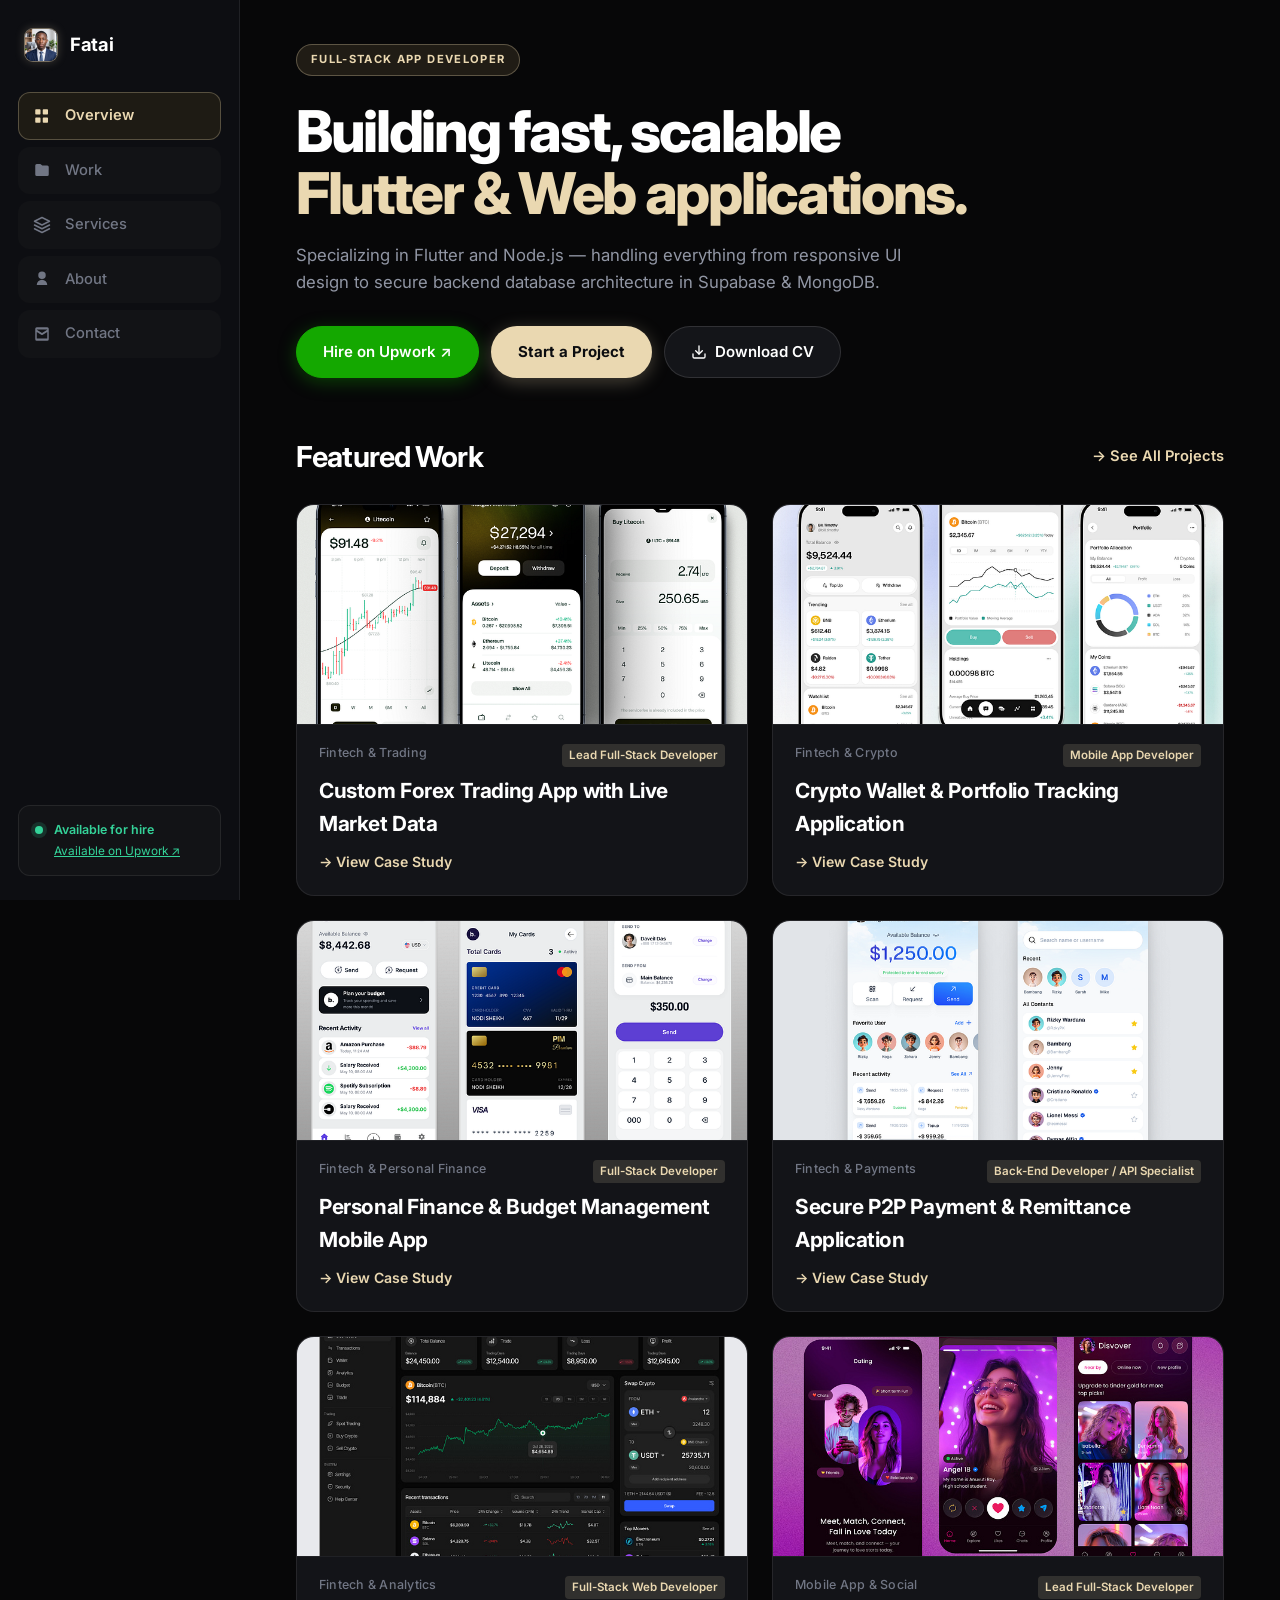
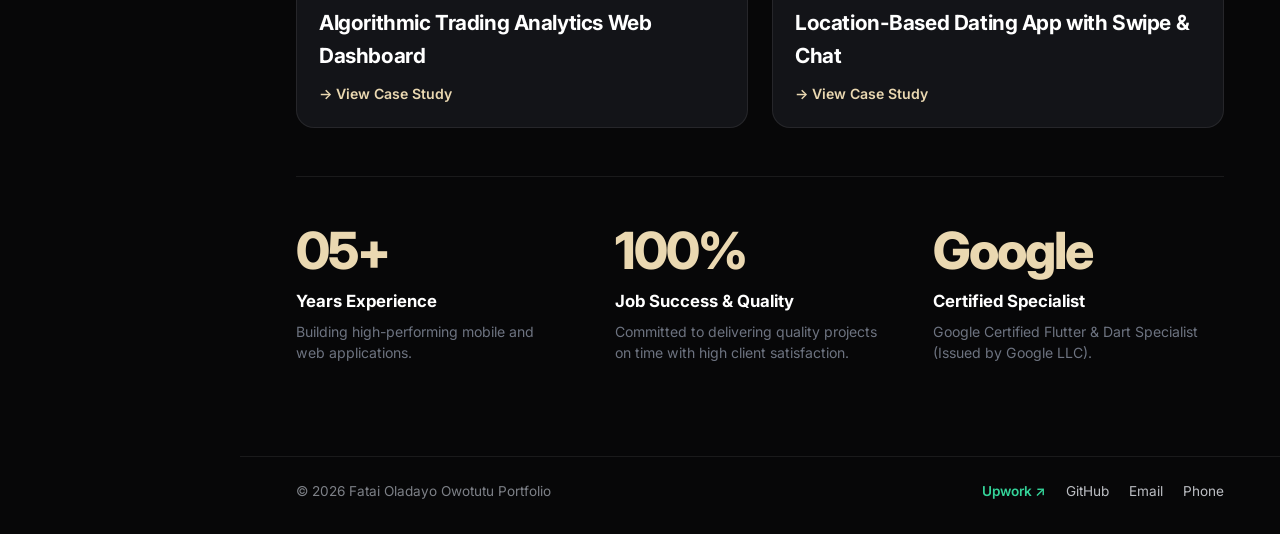
==== commit 91e2ac3a: "jas" ====
--- a/index.html
+++ b/index.html
@@ -16,7 +16,7 @@
   </button>
   <div class="sidebar-overlay" id="sidebar-overlay" hidden></div>
 
-  <!-- ── SIDEBAR ──────────────────────────────────────── -->
+  
   <aside class="sidebar" id="sidebar" aria-label="Primary navigation">
     <a href="#overview" class="brand" data-view="overview" aria-label="Fatai Portfolio Overview">
       <span class="brand-avatar-wrap">
@@ -71,7 +71,7 @@
     </div>
   </aside>
 
-  <!-- ── MAIN CONTENT ─────────────────────────────────── -->
+  
   <div class="shell">
     <main class="main" id="main">
       <!-- 01 OVERVIEW -->
@@ -81,10 +81,7 @@
           <h1>Building fast, scalable<br /><span>Flutter &amp; Web applications.</span></h1>
           <p class="lede">Specializing in Flutter and Node.js — handling everything from responsive UI design to secure backend database architecture in Supabase &amp; MongoDB.</p>
           <div class="hero-actions">
-            <a href="https://www.upwork.com/freelancers/~018522115edfae3d7c" target="_blank" rel="noopener" class="btn btn-upwork">
-              <svg width="18" height="18" viewBox="0 0 24 24" fill="currentColor" aria-hidden="true"><path d="M18.561 13.158c-1.102 0-2.135-.467-3.074-1.227l.228-1.076.008-.042c.207-1.143.849-3.06 2.839-3.06 1.492 0 2.703 1.212 2.703 2.703-.001 1.489-1.212 2.702-2.704 2.702zm0-8.14c-3.267 0-5.55 2.147-6.398 5.434l-.454 1.834c-.958-1.859-1.636-4.225-1.956-6.848H6.262v8.232c0 2.083-1.694 3.777-3.777 3.777S-.708 17.447-.708 15.364V7.133H-4.216v8.231c0 4.018 3.268 7.286 7.285 7.286 4.018 0 7.286-3.268 7.286-7.286v-1.666c.35 1.776.996 3.42 1.916 4.808l-2.034 9.61h3.633l1.378-6.516c1.468.96 3.197 1.543 5.097 1.543 4.418 0 8.001-3.583 8.001-8.001 0-4.417-3.583-8.001-8.001-8.001z"/></svg>
-              <span>Hire on Upwork ↗</span>
-            </a>
+            <a href="https://www.upwork.com/freelancers/~018522115edfae3d7c" target="_blank" rel="noopener" class="btn btn-upwork">Hire on Upwork ↗</a>
             <a href="#contact" class="btn btn-primary" data-view="contact">Start a Project</a>
             <a href="cv.html" class="btn btn-ghost" target="_blank" rel="noopener">
               <svg width="16" height="16" viewBox="0 0 24 24" fill="none" stroke="currentColor" stroke-width="2" stroke-linecap="round" stroke-linejoin="round" aria-hidden="true"><path d="M21 15v4a2 2 0 0 1-2 2H5a2 2 0 0 1-2-2v-4"></path><polyline points="7 10 12 15 17 10"></polyline><line x1="12" y1="15" x2="12" y2="3"></line></svg>
@@ -275,10 +272,7 @@
             </div>
 
             <div style="margin-top: 24px; display: flex; gap: 12px; flex-wrap: wrap;">
-              <a href="https://www.upwork.com/freelancers/~018522115edfae3d7c" class="btn btn-upwork" target="_blank" rel="noopener">
-                <svg width="18" height="18" viewBox="0 0 24 24" fill="currentColor" aria-hidden="true"><path d="M18.561 13.158c-1.102 0-2.135-.467-3.074-1.227l.228-1.076.008-.042c.207-1.143.849-3.06 2.839-3.06 1.492 0 2.703 1.212 2.703 2.703-.001 1.489-1.212 2.702-2.704 2.702zm0-8.14c-3.267 0-5.55 2.147-6.398 5.434l-.454 1.834c-.958-1.859-1.636-4.225-1.956-6.848H6.262v8.232c0 2.083-1.694 3.777-3.777 3.777S-.708 17.447-.708 15.364V7.133H-4.216v8.231c0 4.018 3.268 7.286 7.285 7.286 4.018 0 7.286-3.268 7.286-7.286v-1.666c.35 1.776.996 3.42 1.916 4.808l-2.034 9.61h3.633l1.378-6.516c1.468.96 3.197 1.543 5.097 1.543 4.418 0 8.001-3.583 8.001-8.001 0-4.417-3.583-8.001-8.001-8.001z"/></svg>
-                <span>Hire on Upwork ↗</span>
-              </a>
+              <a href="https://www.upwork.com/freelancers/~018522115edfae3d7c" class="btn btn-upwork" target="_blank" rel="noopener">Hire on Upwork ↗</a>
               <a href="cv.html" class="btn btn-primary" target="_blank" rel="noopener">
                 <svg width="16" height="16" viewBox="0 0 24 24" fill="none" stroke="currentColor" stroke-width="2" stroke-linecap="round" stroke-linejoin="round" aria-hidden="true"><path d="M21 15v4a2 2 0 0 1-2 2H5a2 2 0 0 1-2-2v-4"></path><polyline points="7 10 12 15 17 10"></polyline><line x1="12" y1="15" x2="12" y2="3"></line></svg>
                 <span>View Full CV / Resume</span>
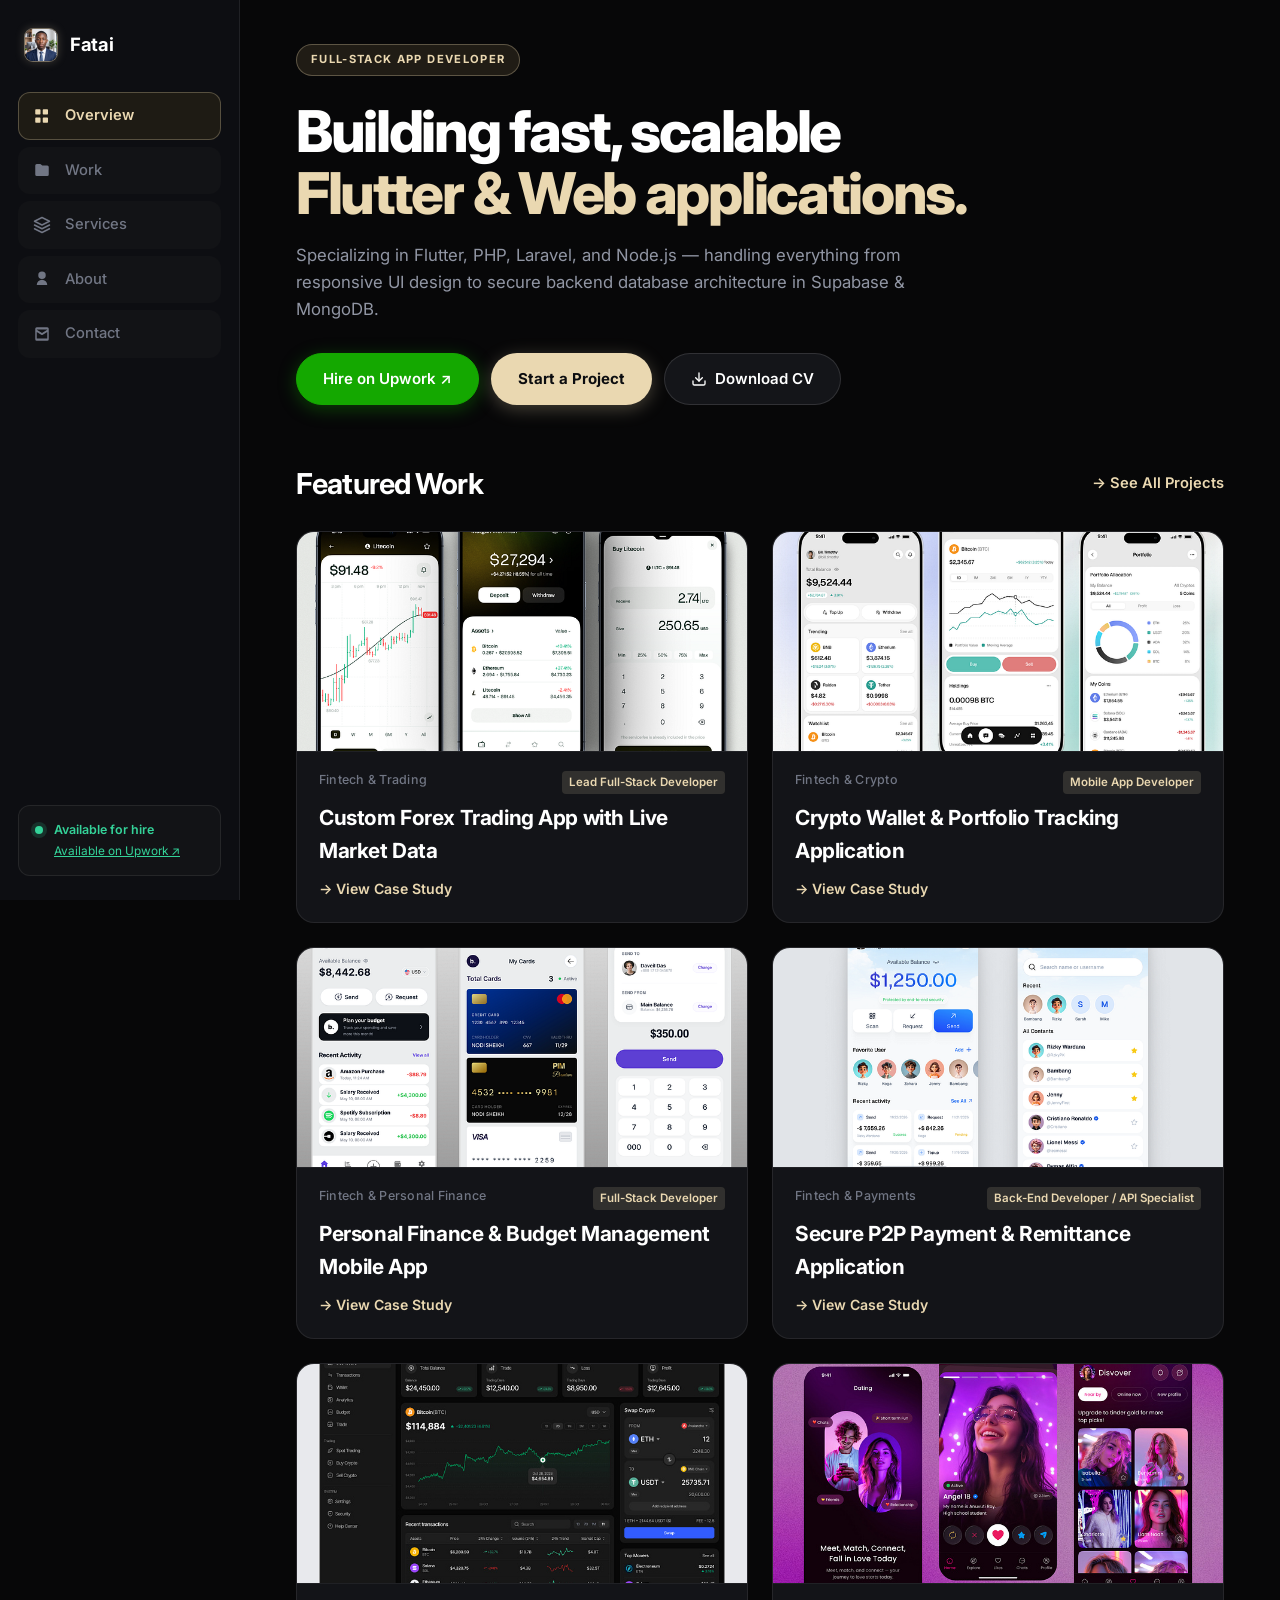
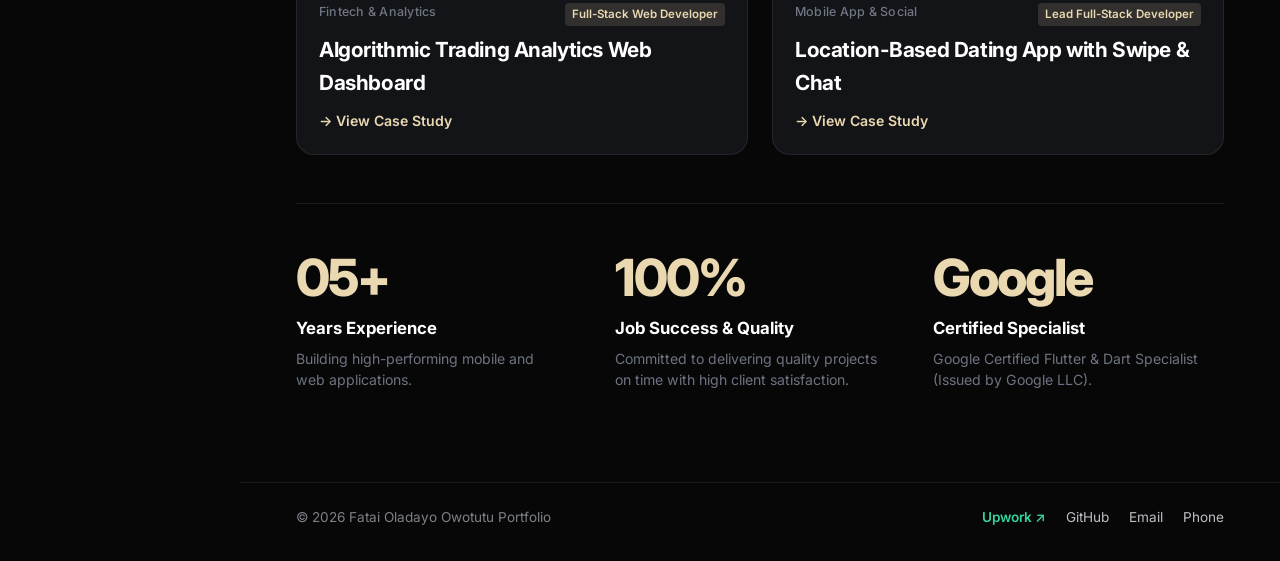
==== commit c53bc007: "php" ====
--- a/index.html
+++ b/index.html
@@ -79,7 +79,7 @@
         <header class="hero">
           <p class="eyebrow">FULL-STACK APP DEVELOPER</p>
           <h1>Building fast, scalable<br /><span>Flutter &amp; Web applications.</span></h1>
-          <p class="lede">Specializing in Flutter and Node.js — handling everything from responsive UI design to secure backend database architecture in Supabase &amp; MongoDB.</p>
+          <p class="lede">Specializing in Flutter, PHP, Laravel, and Node.js — handling everything from responsive UI design to secure backend database architecture in Supabase &amp; MongoDB.</p>
           <div class="hero-actions">
             <a href="https://www.upwork.com/freelancers/~018522115edfae3d7c" target="_blank" rel="noopener" class="btn btn-upwork">Hire on Upwork ↗</a>
             <a href="#contact" class="btn btn-primary" data-view="contact">Start a Project</a>
@@ -173,6 +173,8 @@
           <div class="skill-group">
             <h4><span class="group-icon">⚙️</span> Backend, Databases &amp; Cloud</h4>
             <div class="skill-chips">
+              <span class="chip chip-hot">PHP</span>
+              <span class="chip chip-hot">Laravel</span>
               <span class="chip chip-hot">Node.js</span>
               <span class="chip chip-hot">ExpressJS</span>
               <span class="chip chip-hot">Supabase</span>
@@ -211,7 +213,7 @@
           <article class="service-card">
             <div class="service-icon">⚡</div>
             <h3>Backend &amp; API Architecture</h3>
-            <p>Robust backend systems powered by Node.js, Express, Supabase, and MongoDB. Secure authentication, high-throughput RESTful endpoints, and real-time database sync.</p>
+            <p>Robust backend systems powered by PHP, Laravel, Node.js, Express, Supabase, and MongoDB. Secure authentication, high-throughput RESTful endpoints, and real-time database sync.</p>
           </article>
           <article class="service-card">
             <div class="service-icon">🔧</div>
@@ -235,7 +237,7 @@
                 <span class="avail-dot" aria-hidden="true"></span>
                 <div>
                   <strong>Fatai Oladayo Owotutu</strong>
-                  <p>Flutter, Node.js &amp; Supabase Specialist</p>
+                  <p>Flutter, PHP, Laravel &amp; Node.js Specialist</p>
                 </div>
               </div>
             </div>
@@ -249,7 +251,7 @@
             </div>
           </div>
           <div class="about-copy">
-            <p class="about-lead">I build fast, scalable cross-platform mobile and web applications. As a Full-Stack Developer specializing in Flutter and Node.js, I handle everything from responsive UI design to secure backend database architecture.</p>
+            <p class="about-lead">I build fast, scalable cross-platform mobile and web applications. As a Full-Stack Developer specializing in Flutter, PHP, Laravel, and Node.js, I handle everything from responsive UI design to secure backend database architecture.</p>
             <p>Dedicated and results-driven full-stack developer with expertise in building high-performing mobile and web applications. Skilled in native Android and iOS app development, along with robust backend and frontend solutions.</p>
             <p>Experienced in crafting scalable APIs, responsive user interfaces, and integrating modern tools to deliver seamless user experiences. Passionate about solving complex problems, optimizing performance, and creating clean, maintainable code. Committed to delivering quality projects on time while ensuring client satisfaction.</p>
             
@@ -268,7 +270,7 @@
               <div class="info-card"><span>Location</span><strong>Osogbo, Nigeria · Remote-ready</strong></div>
               <div class="info-card"><span>Status</span><strong class="ok">Available for hire</strong></div>
               <div class="info-card"><span>Certification</span><strong>Google Certified Flutter Specialist</strong></div>
-              <div class="info-card"><span>Core Stack</span><strong>Flutter · Node.js · Supabase · MongoDB</strong></div>
+              <div class="info-card"><span>Core Stack</span><strong>Flutter · PHP · Laravel · Node.js · Supabase</strong></div>
             </div>
 
             <div style="margin-top: 24px; display: flex; gap: 12px; flex-wrap: wrap;">
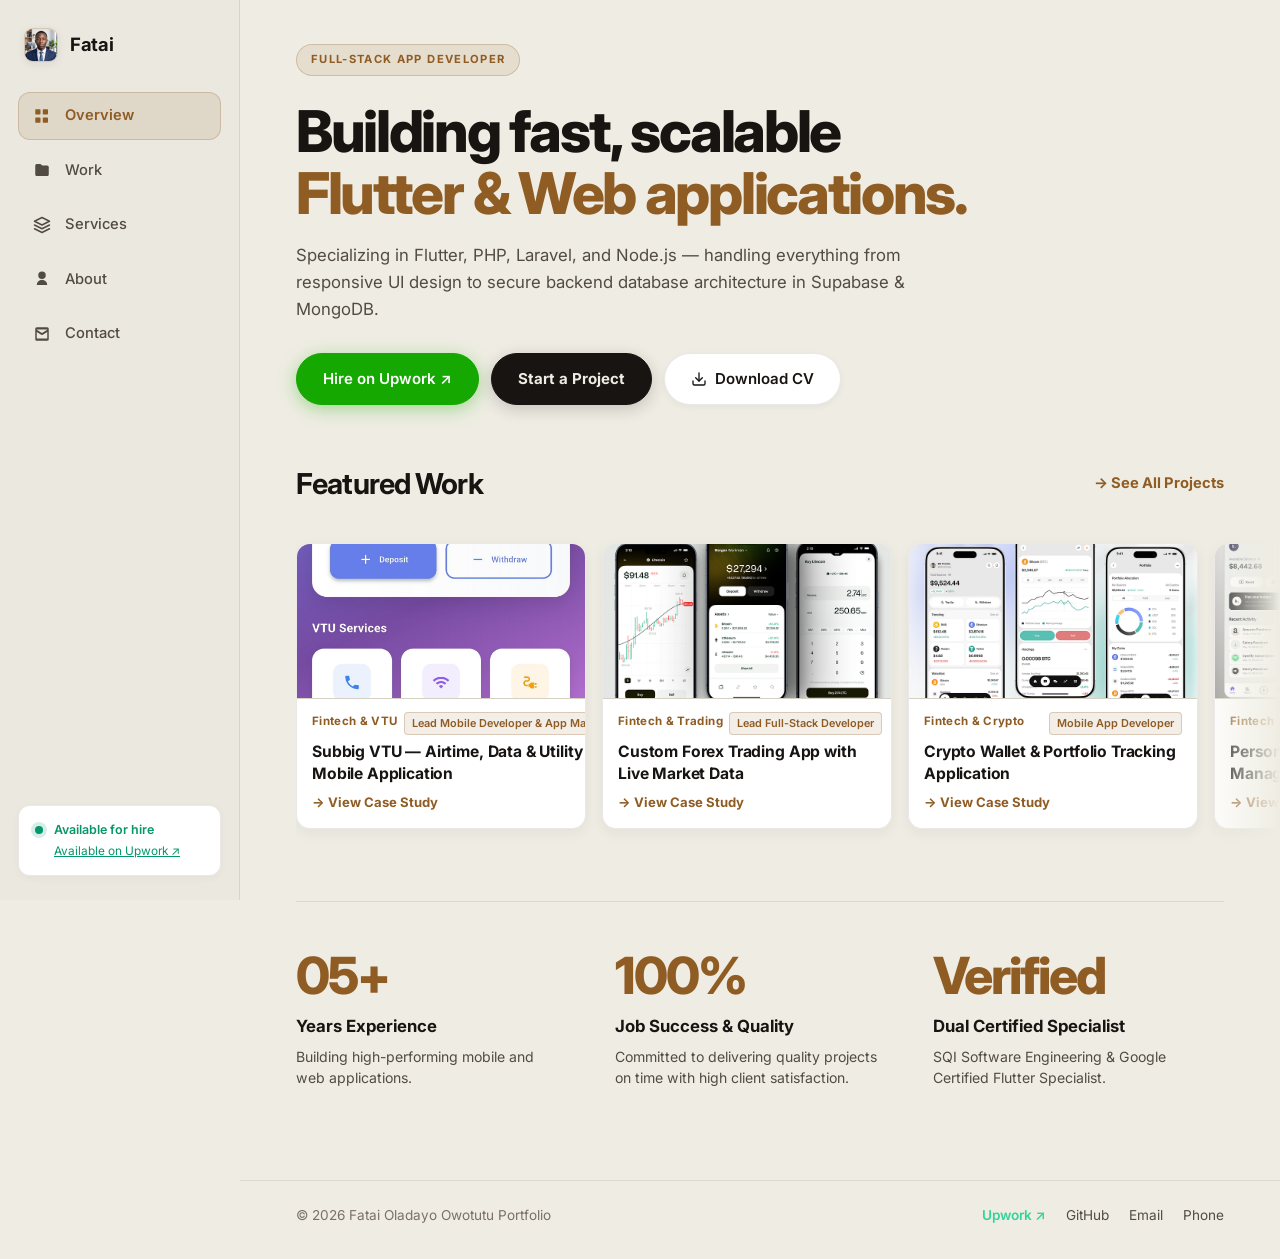
==== commit 30785483: "ui" ====
--- a/index.html
+++ b/index.html
@@ -95,7 +95,9 @@
           <a href="#work" class="text-link" data-view="work">→ See All Projects</a>
         </div>
 
-        <div class="project-grid" id="featured-grid"></div>
+        <div class="featured-marquee" id="featured-marquee" aria-label="Featured projects carousel">
+          <div class="marquee-track" id="featured-grid"></div>
+        </div>
 
         <section class="stats" aria-label="Highlights">
           <div class="stat-item">
@@ -109,9 +111,9 @@
             <p class="stat-copy">Committed to delivering quality projects on time with high client satisfaction.</p>
           </div>
           <div class="stat-item">
-            <p class="stat-num">Google</p>
-            <p class="stat-label">Certified Specialist</p>
-            <p class="stat-copy">Google Certified Flutter &amp; Dart Specialist (Issued by Google LLC).</p>
+            <p class="stat-num">Verified</p>
+            <p class="stat-label">Dual Certified Specialist</p>
+            <p class="stat-copy">SQI Software Engineering &amp; Google Certified Flutter Specialist.</p>
           </div>
         </section>
       </section>
@@ -143,15 +145,60 @@
           <p class="lede">End-to-end full-stack development — from responsive UI design to secure backend database architecture.</p>
         </header>
 
-        <!-- Google Certified Badge -->
-        <div class="cert-banner">
-          <div class="cert-icon-wrap">
-            <svg viewBox="0 0 24 24" width="36" height="36" fill="none"><path d="M12 2L15.09 8.26L22 9.27L17 14.14L18.18 21.02L12 17.77L5.82 21.02L7 14.14L2 9.27L8.91 8.26L12 2Z" fill="#F59E0B"/><circle cx="12" cy="11" r="3" fill="#14151a"/></svg>
-          </div>
-          <div class="cert-text">
-            <span class="cert-badge">VERIFIED CREDENTIAL</span>
-            <h3>Google Certified Flutter &amp; Dart Specialist</h3>
-            <p>Provider: <strong>Google LLC</strong> · Issued: October 2021</p>
+        <!-- Verified Credentials & Certifications Grid -->
+        <div class="cert-grid">
+          <!-- SQI College of ICT Software Engineering Certificate -->
+          <div class="cert-card">
+            <div class="cert-card-header">
+              <div class="cert-icon-wrap">
+                <svg viewBox="0 0 24 24" width="28" height="28" fill="none" stroke="#f59e0b" stroke-width="2" stroke-linecap="round" stroke-linejoin="round" aria-hidden="true">
+                  <path d="M22 10v6M2 10l10-5 10 5-10 5z"/>
+                  <path d="M6 12v5c3 3 9 3 12 0v-5"/>
+                </svg>
+              </div>
+              <div class="cert-card-title-wrap">
+                <span class="cert-badge">VERIFIED CREDENTIAL</span>
+                <h3>Professional Certificate in Software Engineering</h3>
+                <p class="cert-meta">Provider: <strong>SQI College of ICT</strong> · Issued: <strong>March 2025</strong></p>
+              </div>
+            </div>
+            <div class="cert-card-body">
+              <p>Comprehensive training in end-to-end product development, system architecture, Flutter &amp; Dart mobile engineering (Android &amp; iOS), Node.js, Express &amp; Python APIs, database architecture (MongoDB, Firebase, Supabase), OOP principles, and production Google Play Store deployments.</p>
+            </div>
+            <div class="cert-competencies">
+              <span class="cert-competency-chip">Flutter &amp; Dart</span>
+              <span class="cert-competency-chip">Node.js &amp; Python</span>
+              <span class="cert-competency-chip">MongoDB &amp; Supabase</span>
+              <span class="cert-competency-chip">VTU &amp; Fintech</span>
+              <span class="cert-competency-chip">Google Play Store</span>
+            </div>
+          </div>
+
+          <!-- Google Certified Flutter & Dart Specialist -->
+          <div class="cert-card">
+            <div class="cert-card-header">
+              <div class="cert-icon-wrap">
+                <svg viewBox="0 0 24 24" width="30" height="30" fill="none" aria-hidden="true">
+                  <path d="M12 2L15.09 8.26L22 9.27L17 14.14L18.18 21.02L12 17.77L5.82 21.02L7 14.14L2 9.27L8.91 8.26L12 2Z" fill="#F59E0B"/>
+                  <circle cx="12" cy="11" r="3.2" fill="#14151a"/>
+                </svg>
+              </div>
+              <div class="cert-card-title-wrap">
+                <span class="cert-badge">VERIFIED CREDENTIAL</span>
+                <h3>Google Certified Flutter &amp; Dart Specialist</h3>
+                <p class="cert-meta">Provider: <strong>Google LLC</strong> · Issued: <strong>October 2021</strong></p>
+              </div>
+            </div>
+            <div class="cert-card-body">
+              <p>Official Google credential validating core proficiency in Dart programming, responsive Flutter widget tree architecture, complex state management (BLoC, Riverpod), clean architecture, and cross-platform mobile delivery.</p>
+            </div>
+            <div class="cert-competencies">
+              <span class="cert-competency-chip">Flutter SDK</span>
+              <span class="cert-competency-chip">Dart Language</span>
+              <span class="cert-competency-chip">Riverpod &amp; BLoC</span>
+              <span class="cert-competency-chip">Clean Architecture</span>
+              <span class="cert-competency-chip">Cross-Platform</span>
+            </div>
           </div>
         </div>
 
@@ -162,11 +209,13 @@
             <div class="skill-chips">
               <span class="chip chip-hot">Flutter</span>
               <span class="chip chip-hot">Dart</span>
+              <span class="chip chip-hot">Subbig VTU Manager</span>
+              <span class="chip">Google Play Store Deployment</span>
               <span class="chip">iOS Development</span>
               <span class="chip">Android App Development</span>
-              <span class="chip">Native App Development</span>
+              <span class="chip">Payment Gateways</span>
+              <span class="chip">Mobile App Bug Fix</span>
               <span class="chip">Kotlin</span>
-              <span class="chip">Mobile App Bug Fix</span>
             </div>
           </div>
 
@@ -177,9 +226,10 @@
               <span class="chip chip-hot">Laravel</span>
               <span class="chip chip-hot">Node.js</span>
               <span class="chip chip-hot">ExpressJS</span>
+              <span class="chip chip-hot">Python</span>
               <span class="chip chip-hot">Supabase</span>
-              <span class="chip">MongoDB</span>
-              <span class="chip">API Integration</span>
+              <span class="chip">MongoDB (Mongoose)</span>
+              <span class="chip">Firebase</span>
               <span class="chip">RESTful APIs</span>
               <span class="chip">WebSockets</span>
             </div>
@@ -188,12 +238,15 @@
           <div class="skill-group">
             <h4><span class="group-icon">🛠️</span> Web, Systems &amp; Standards</h4>
             <div class="skill-chips">
-              <span class="chip">JavaScript</span>
-              <span class="chip">Linux</span>
-              <span class="chip">Software Development</span>
+              <span class="chip chip-hot">Responsive Web Dev</span>
+              <span class="chip chip-hot">Bootstrap</span>
+              <span class="chip">Modern JavaScript</span>
+              <span class="chip">HTML5 &amp; CSS3</span>
               <span class="chip">Clean Architecture</span>
               <span class="chip">Git Version Control</span>
-              <span class="chip">Detail Oriented</span>
+              <span class="chip">OOP Principles</span>
+              <span class="chip">Agile Methodologies</span>
+              <span class="chip">Linux</span>
             </div>
           </div>
         </div>
@@ -206,6 +259,11 @@
             <p>High-performing iOS and Android applications built with Flutter &amp; Dart. Pixel-perfect translation from Figma, custom AppBars, gesture cards, and smooth 60fps animations.</p>
           </article>
           <article class="service-card">
+            <div class="service-icon">💳</div>
+            <h3>Fintech, VTU &amp; Payment Systems</h3>
+            <p>Specialized architecture for Virtual Top-Up (VTU) apps, automated airtime/data dispensing, and secure utility transactions with live Google Play Store deployment &amp; payment gateway APIs.</p>
+          </article>
+          <article class="service-card">
             <div class="service-icon">🚀</div>
             <h3>End-to-End MVP Prototyping</h3>
             <p>Collaborating with early-stage founders to take mobile and web concepts from wireframe to deployment. Full-stack development with database setup and scalable backend APIs.</p>
@@ -213,7 +271,12 @@
           <article class="service-card">
             <div class="service-icon">⚡</div>
             <h3>Backend &amp; API Architecture</h3>
-            <p>Robust backend systems powered by PHP, Laravel, Node.js, Express, Supabase, and MongoDB. Secure authentication, high-throughput RESTful endpoints, and real-time database sync.</p>
+            <p>Robust backend systems powered by PHP, Laravel, Node.js, Express, Python, Supabase, and MongoDB. Secure authentication (JWT/OAuth), high-throughput endpoints, and real-time database sync.</p>
+          </article>
+          <article class="service-card">
+            <div class="service-icon">🌐</div>
+            <h3>Responsive Frontend Web Development</h3>
+            <p>Mobile-first, cross-browser web applications engineered using modern HTML5, CSS3, JavaScript, and Bootstrap. Built for scalability, rapid prototyping, and accessible user experiences.</p>
           </article>
           <article class="service-card">
             <div class="service-icon">🔧</div>
@@ -255,21 +318,61 @@
             <p>Dedicated and results-driven full-stack developer with expertise in building high-performing mobile and web applications. Skilled in native Android and iOS app development, along with robust backend and frontend solutions.</p>
             <p>Experienced in crafting scalable APIs, responsive user interfaces, and integrating modern tools to deliver seamless user experiences. Passionate about solving complex problems, optimizing performance, and creating clean, maintainable code. Committed to delivering quality projects on time while ensuring client satisfaction.</p>
             
+            <h3 class="about-section-heading">
+              <span class="heading-icon">💼</span> Employment History
+            </h3>
+            <div class="timeline-block">
+              <div class="timeline-item">
+                <div class="timeline-head">
+                  <div class="timeline-title-wrap">
+                    <strong>Lead Mobile Developer &amp; App Manager</strong>
+                    <span class="timeline-company">Subbig VTU</span>
+                  </div>
+                  <div class="timeline-meta">
+                    <span class="timeline-date">October 2024 – Present</span>
+                    <span class="timeline-status-badge">Live on Play Store ↗</span>
+                  </div>
+                </div>
+                <p>Architected, developed, and deployed a scalable VTU (Virtual Top-Up) mobile application, currently live and actively maintained on the Google Play Store. Manage ongoing application infrastructure, backend database architecture, and regular frontend UI updates. Integrated secure API payment gateways to process real-time airtime, data, and utility transactions.</p>
+              </div>
+
+              <div class="timeline-item">
+                <div class="timeline-head">
+                  <div class="timeline-title-wrap">
+                    <strong>Mobile Full Stack Developer</strong>
+                    <span class="timeline-company">Freelance / Self-Employed</span>
+                  </div>
+                  <div class="timeline-meta">
+                    <span class="timeline-date">January 2022 – Present</span>
+                    <span class="timeline-status-badge timeline-status-remote">Global Clients</span>
+                  </div>
+                </div>
+                <p>Developed, deployed, and maintained cross-platform mobile and web applications for global clients. Specialized in building secure Video-on-Demand (VOD), OTT platforms, and VPN applications using Flutter, Node.js, and Express. Handled full project lifecycles from initial UI/UX design to RESTful API integration and database architecture.</p>
+              </div>
+            </div>
+
+            <h3 class="about-section-heading">
+              <span class="heading-icon">⚡</span> Specialized Experience &amp; Competencies
+            </h3>
             <div class="experience-block">
               <div class="exp-item">
+                <strong>Responsive Frontend Web Development</strong>
+                <p>Engineer highly responsive, mobile-first web applications using modern HTML5, CSS3, and JavaScript. Leverage the Bootstrap framework to rapidly prototype and build scalable UI components, ensuring seamless cross-browser compatibility and accessible user experiences across all device sizes.</p>
+              </div>
+              <div class="exp-item">
                 <strong>End-to-End MVP Prototyping for Startups</strong>
-                <p>Collaborated with early-stage founders to take mobile and web concepts from wireframe to deployment. Handled database architecture in Supabase/MongoDB, scalable backend APIs with Node.js/Express, and cross-platform Flutter client apps.</p>
+                <p>Collaborated with early-stage founders to take mobile and web concepts from wireframe to deployment. Handled end-to-end full-stack development, including database architecture in Supabase/MongoDB, scalable backend APIs with Node.js/Express, and cross-platform Flutter client apps.</p>
               </div>
               <div class="exp-item">
                 <strong>Open Source Tooling &amp; Flutter UI Engineering</strong>
-                <p>Actively develop reusable open-source components and architecture boilerplates for the Flutter community. Focused on clean code standards, smooth UI micro-animations, efficient state management, and seamless RESTful API integration.</p>
+                <p>Actively develop reusable open-source components and architecture boilerplates for the Flutter community. Focused on clean code standards, smooth UI micro-animations, efficient state management, and seamless RESTful API integration for cross-platform mobile environments.</p>
               </div>
             </div>
 
             <div class="info-stack">
               <div class="info-card"><span>Location</span><strong>Osogbo, Nigeria · Remote-ready</strong></div>
               <div class="info-card"><span>Status</span><strong class="ok">Available for hire</strong></div>
-              <div class="info-card"><span>Certification</span><strong>Google Certified Flutter Specialist</strong></div>
+              <div class="info-card"><span>Certifications</span><strong>SQI Software Engineering · Google Flutter</strong></div>
               <div class="info-card"><span>Core Stack</span><strong>Flutter · PHP · Laravel · Node.js · Supabase</strong></div>
             </div>
 
@@ -375,6 +478,9 @@
         </div>
         <div class="pills" id="modal-tags"></div>
         <div class="modal-cta-row">
+          <a id="modal-live-btn" href="#" target="_blank" rel="noopener" class="btn btn-primary" hidden>
+            <span>View on Google Play ↗</span>
+          </a>
           <a href="https://www.upwork.com/freelancers/~018522115edfae3d7c" target="_blank" rel="noopener" class="btn btn-upwork">
             <span>Hire on Upwork ↗</span>
           </a>
--- a/style.css
+++ b/style.css
@@ -1,30 +1,30 @@
 
 
 :root {
-  --bg: #070708;
-  --sidebar: #0d0e12;
-  --shell: #070708;
-  --card: #131418;
-  --card-hover: #181920;
-  --line: rgba(255, 255, 255, 0.08);
-  --line-strong: rgba(255, 255, 255, 0.14);
-  --cream: #ead8b1;
-  --cream-hover: #f4e7cb;
-  --cream-soft: rgba(234, 216, 177, 0.14);
-  --cream-border: rgba(234, 216, 177, 0.28);
+  --bg: #efede3;
+  --sidebar: rgba(235, 232, 224, 0.96);
+  --shell: #efede3;
+  --card: #ffffff;
+  --card-hover: #ffffff;
+  --line: rgba(50, 40, 30, 0.1);
+  --line-strong: rgba(50, 40, 30, 0.18);
+  --cream: #8f5c24;
+  --cream-hover: #734515;
+  --cream-soft: rgba(143, 92, 36, 0.1);
+  --cream-border: rgba(143, 92, 36, 0.25);
   --blue: var(--cream);
   --blue-hover: var(--cream-hover);
   --blue-soft: var(--cream-soft);
   --blue-border: var(--cream-border);
-  --text: #f4f5f8;
-  --muted: #9196a4;
-  --dim: #666c7b;
-  --ok: #34d399;
+  --text: #171412;
+  --muted: #524b44;
+  --dim: #7a7066;
+  --ok: #059669;
   --sidebar-w: 240px;
   --radius: 18px;
   --radius-sm: 10px;
   --font: -apple-system, BlinkMacSystemFont, "SF Pro Display", "SF Pro Text", "Inter", "Segoe UI", sans-serif;
-  color-scheme: dark;
+  color-scheme: light;
 }
 
 /* ── RESET & BASE ───────────────────────────────────────── */
@@ -34,6 +34,10 @@
   padding: 0;
 }
 
+[hidden] {
+  display: none !important;
+}
+
 html, body {
   min-height: 100%;
 }
@@ -46,9 +50,15 @@
 body {
   font-family: var(--font);
   background-color: var(--bg);
+  background-image: radial-gradient(circle at 90% 12%, rgba(220, 205, 175, 0.35) 0%, transparent 50%);
+  background-size: cover;
+  background-position: center top;
+  background-repeat: no-repeat;
+  background-attachment: fixed;
   color: var(--text);
   line-height: 1.6;
   display: flex;
+  overflow-x: hidden;
   -webkit-font-smoothing: antialiased;
   -moz-osx-font-smoothing: grayscale;
 }
@@ -69,7 +79,7 @@
 
 /* ── SCROLLBAR ──────────────────────────────────────────── */
 * {
-  scrollbar-color: #1e2028 #070708;
+  scrollbar-color: #cfcac0 #efede3;
   scrollbar-width: thin;
 }
 
@@ -77,11 +87,11 @@
   width: 7px;
 }
 ::-webkit-scrollbar-thumb {
-  background: #1e2028;
+  background: #cfcac0;
   border-radius: 4px;
 }
 ::-webkit-scrollbar-track {
-  background: #070708;
+  background: #efede3;
 }
 
 /* ── MOBILE MENU TOGGLE ─────────────────────────────────── */
@@ -96,7 +106,8 @@
   height: 44px;
   border-radius: 12px;
   border: 1px solid var(--line);
-  background: var(--card);
+  background: #ffffff;
+  box-shadow: 0 4px 14px rgba(40, 30, 20, 0.08);
   flex-direction: column;
   justify-content: center;
   gap: 5px;
@@ -116,7 +127,7 @@
 
 .menu-toggle[aria-expanded="true"] {
   border-color: var(--cream-border);
-  background: #191a20;
+  background: #ffffff;
 }
 
 .menu-toggle[aria-expanded="true"] span:nth-child(1) {
@@ -150,6 +161,8 @@
   width: var(--sidebar-w);
   flex-shrink: 0;
   background: var(--sidebar);
+  backdrop-filter: blur(24px);
+  -webkit-backdrop-filter: blur(24px);
   border-right: 1px solid var(--line);
   display: flex;
   flex-direction: column;
@@ -184,20 +197,20 @@
   height: 34px;
   border-radius: 9px;
   overflow: hidden;
-  border: 1.5px solid rgba(234, 216, 177, 0.45);
-  box-shadow: 0 0 10px rgba(234, 216, 177, 0.22);
+  border: 1.5px solid rgba(143, 92, 36, 0.35);
+  box-shadow: 0 2px 8px rgba(40, 30, 20, 0.08);
   display: flex;
   align-items: center;
   justify-content: center;
   flex-shrink: 0;
-  background: #14151a;
+  background: #ffffff;
   transition: transform 0.2s ease, border-color 0.2s ease, box-shadow 0.2s ease;
 }
 
 .brand:hover .brand-avatar-wrap {
   transform: scale(1.05);
   border-color: var(--cream);
-  box-shadow: 0 0 14px rgba(234, 216, 177, 0.38);
+  box-shadow: 0 4px 14px rgba(143, 92, 36, 0.25);
 }
 
 .brand-avatar {
@@ -212,7 +225,7 @@
   font-weight: 700;
   font-size: 1.15rem;
   letter-spacing: -0.02em;
-  color: #ffffff;
+  color: var(--text);
 }
 
 .side-nav {
@@ -227,10 +240,10 @@
   gap: 14px;
   padding: 11px 14px;
   border-radius: 12px;
-  color: #717684;
+  color: var(--muted);
   font-size: 0.92rem;
   font-weight: 500;
-  background: #121316;
+  background: transparent;
   border: 1px solid transparent;
   transition: background 0.2s ease, color 0.2s ease, border-color 0.2s ease;
 }
@@ -244,13 +257,13 @@
 
 .side-link:hover {
   color: var(--text);
-  background: #17181e;
+  background: rgba(143, 92, 36, 0.08);
 }
 
 .side-link.is-active {
   color: var(--cream);
-  background: #1e1b14;
-  border-color: rgba(234, 216, 177, 0.28);
+  background: rgba(143, 92, 36, 0.12);
+  border-color: rgba(143, 92, 36, 0.24);
   font-weight: 600;
 }
 
@@ -265,8 +278,9 @@
   align-items: flex-start;
   padding: 14px 16px;
   border-radius: 12px;
-  background: #121316;
-  border: 1px solid var(--line);
+  background: #ffffff;
+  border: 1px solid var(--line);
+  box-shadow: 0 2px 8px rgba(40, 30, 20, 0.04);
 }
 
 .avail-dot {
@@ -275,7 +289,7 @@
   margin-top: 6px;
   border-radius: 50%;
   background: var(--ok);
-  box-shadow: 0 0 0 4px rgba(52, 211, 153, 0.16);
+  box-shadow: 0 0 0 4px rgba(5, 150, 105, 0.16);
   flex-shrink: 0;
   animation: pulseDot 2.4s ease-in-out infinite;
 }
@@ -304,6 +318,7 @@
   background: var(--shell);
   display: flex;
   flex-direction: column;
+  overflow-x: hidden;
 }
 
 .main {
@@ -323,9 +338,9 @@
   font-weight: 700;
   letter-spacing: 0.12em;
   text-transform: uppercase;
-  color: #ead8b1;
-  background: #201c15;
-  border: 1px solid rgba(234, 216, 177, 0.3);
+  color: var(--cream);
+  background: var(--cream-soft);
+  border: 1px solid var(--cream-border);
   border-radius: 999px;
   padding: 6px 14px;
   margin-bottom: 24px;
@@ -338,7 +353,7 @@
   letter-spacing: -0.04em;
   line-height: 1.08;
   margin-bottom: 18px;
-  color: #ffffff;
+  color: var(--text);
 }
 
 .hero h1 span {
@@ -376,28 +391,30 @@
 }
 
 .btn-primary {
-  background: var(--cream);
-  color: #0c0d10;
-  font-weight: 700;
-  box-shadow: 0 4px 18px rgba(234, 216, 177, 0.28);
+  background: var(--text);
+  color: var(--bg);
+  font-weight: 700;
+  border-color: var(--text);
+  box-shadow: 0 4px 16px rgba(23, 20, 18, 0.2);
 }
 
 .btn-primary:hover {
-  background: var(--cream-hover);
-  color: #0c0d10;
+  background: #332d28;
+  color: #ffffff;
   transform: translateY(-2px);
-  box-shadow: 0 6px 24px rgba(234, 216, 177, 0.42);
+  box-shadow: 0 6px 22px rgba(23, 20, 18, 0.3);
 }
 
 .btn-ghost {
-  background: #141519;
-  color: #ffffff;
-  border-color: rgba(255, 255, 255, 0.12);
+  background: #ffffff;
+  color: var(--text);
+  border: 1px solid var(--line);
+  box-shadow: 0 2px 6px rgba(40, 30, 20, 0.05);
 }
 
 .btn-ghost:hover {
-  border-color: rgba(255, 255, 255, 0.24);
-  background: #191a20;
+  border-color: rgba(50, 40, 30, 0.25);
+  background: #f8f6f0;
   transform: translateY(-1px);
 }
 
@@ -427,13 +444,13 @@
   font-size: 1.8rem;
   font-weight: 700;
   letter-spacing: -0.03em;
-  color: #ffffff;
+  color: var(--text);
 }
 
 .text-link {
-  color: var(--blue);
+  color: var(--cream);
   font-size: 0.92rem;
-  font-weight: 600;
+  font-weight: 700;
   display: inline-flex;
   align-items: center;
   gap: 6px;
@@ -441,8 +458,184 @@
 }
 
 .text-link:hover {
-  color: var(--blue-hover);
+  color: var(--cream-hover);
   transform: translateX(3px);
+}
+
+/* ── FEATURED WORK HORIZONTAL MARQUEE ───────────────────── */
+.featured-marquee {
+  width: calc(100vw - var(--sidebar-w) - 56px);
+  max-width: none;
+  overflow: hidden;
+  position: relative;
+  padding: 12px 0 24px;
+  margin-bottom: 28px;
+  mask-image: linear-gradient(to right, black 0%, black calc(100% - 80px), transparent 100%);
+  -webkit-mask-image: linear-gradient(to right, black 0%, black calc(100% - 80px), transparent 100%);
+}
+
+.marquee-track {
+  display: flex;
+  width: max-content;
+  gap: 16px;
+}
+
+.marquee-group {
+  display: flex;
+  gap: 16px;
+  flex-shrink: 0;
+  animation: scrollMarquee 42s linear infinite;
+  will-change: transform;
+}
+
+.featured-marquee:hover .marquee-group,
+.featured-marquee:focus-within .marquee-group,
+.featured-marquee.is-paused .marquee-group {
+  animation-play-state: paused;
+}
+
+@keyframes scrollMarquee {
+  from {
+    transform: translateX(0);
+  }
+  to {
+    transform: translateX(calc(-100% - 16px));
+  }
+}
+
+/* Compact marquee cards */
+.marquee-group .project-card {
+  width: 290px;
+  flex-shrink: 0;
+  display: flex;
+  flex-direction: column;
+  border-radius: 14px;
+  background: #ffffff;
+  border: 1px solid var(--line);
+  box-shadow: 0 4px 14px rgba(40, 30, 20, 0.06);
+  overflow: hidden;
+  cursor: pointer;
+  text-align: left;
+  transition: transform 0.25s ease, border-color 0.25s ease, box-shadow 0.25s ease;
+}
+
+.marquee-group .project-card:hover {
+  transform: translateY(-4px) scale(1.02);
+  border-color: rgba(143, 92, 36, 0.4);
+  box-shadow: 0 16px 36px rgba(40, 30, 20, 0.12), 0 0 1px rgba(143, 92, 36, 0.3);
+}
+
+.marquee-group .card-img-wrap {
+  width: 100%;
+  height: 155px;
+  overflow: hidden;
+  background: #e8e4d8;
+  border-bottom: 1px solid var(--line);
+}
+
+.marquee-group .card-img-wrap img {
+  width: 100%;
+  height: 100%;
+  object-fit: cover;
+  transition: transform 0.35s ease;
+}
+
+.marquee-group .project-card:hover .card-img-wrap img {
+  transform: scale(1.04);
+}
+
+.marquee-group .project-body {
+  padding: 13px 15px 15px;
+  display: flex;
+  flex-direction: column;
+  flex: 1;
+}
+
+.marquee-group .card-meta-line {
+  display: flex;
+  align-items: center;
+  justify-content: space-between;
+  gap: 6px;
+  margin-bottom: 6px;
+}
+
+.marquee-group .card-cat {
+  font-size: 0.72rem;
+  color: var(--cream);
+  font-weight: 700;
+  white-space: nowrap;
+  overflow: hidden;
+  text-overflow: ellipsis;
+  max-width: 135px;
+}
+
+.marquee-group .card-role-tag {
+  font-size: 0.68rem;
+  padding: 2px 7px;
+  border-radius: 4px;
+  color: var(--cream);
+  background: var(--cream-soft);
+  border: 1px solid var(--cream-border);
+  font-weight: 600;
+  white-space: nowrap;
+}
+
+.marquee-group .card-title {
+  font-size: 0.98rem;
+  font-weight: 700;
+  letter-spacing: -0.01em;
+  color: var(--text);
+  margin-bottom: 8px;
+  line-height: 1.35;
+  display: -webkit-box;
+  -webkit-line-clamp: 2;
+  -webkit-box-orient: vertical;
+  overflow: hidden;
+  min-height: 2.7em;
+}
+
+.marquee-group .case-link {
+  font-size: 0.82rem;
+  color: var(--cream);
+  font-weight: 700;
+  margin-top: auto;
+}
+
+@media (max-width: 900px) {
+  .featured-marquee {
+    width: calc(100vw - 32px);
+    mask-image: linear-gradient(to right, black 0%, black calc(100% - 40px), transparent 100%);
+    -webkit-mask-image: linear-gradient(to right, black 0%, black calc(100% - 40px), transparent 100%);
+  }
+}
+
+@media (max-width: 820px) {
+  .featured-marquee {
+    width: calc(100vw - 20px);
+    mask-image: linear-gradient(to right, black 0%, black calc(100% - 30px), transparent 100%);
+    -webkit-mask-image: linear-gradient(to right, black 0%, black calc(100% - 30px), transparent 100%);
+  }
+}
+
+@media (max-width: 768px) {
+  .marquee-group .project-card {
+    width: 250px;
+  }
+  .marquee-group .card-img-wrap {
+    height: 135px;
+  }
+  .marquee-group .card-title {
+    font-size: 0.92rem;
+  }
+}
+
+@media (prefers-reduced-motion: reduce) {
+  .marquee-group {
+    animation: none;
+  }
+  .featured-marquee {
+    overflow-x: auto;
+  }
 }
 
 /* ── PROJECT GRID & CARDS ───────────────────────────────── */
@@ -453,12 +646,12 @@
 }
 
 .project-card {
-  background: var(--card);
+  background: #ffffff;
   border: 1px solid var(--line);
   border-radius: var(--radius);
   overflow: hidden;
   cursor: pointer;
-  transition: transform 0.25s ease, background 0.25s ease, border-color 0.25s ease, box-shadow 0.25s ease;
+  transition: transform 0.25s ease, background 0.25s ease, border-color 0.25s ease, box-shadow 0.25s ease, opacity 0.2s ease;
   text-align: left;
   color: inherit;
   width: 100%;
@@ -466,20 +659,25 @@
   padding: 0;
   display: flex;
   flex-direction: column;
+  box-shadow: 0 4px 16px rgba(40, 30, 20, 0.05);
+}
+
+.project-card[hidden] {
+  display: none !important;
 }
 
 .project-card:hover {
   transform: translateY(-4px);
-  background: var(--card-hover);
-  border-color: var(--blue-border);
-  box-shadow: 0 16px 36px rgba(0, 0, 0, 0.4);
+  background: #ffffff;
+  border-color: rgba(143, 92, 36, 0.4);
+  box-shadow: 0 16px 36px rgba(40, 30, 20, 0.12);
 }
 
 .card-img-wrap {
   width: 100%;
   height: 220px;
   overflow: hidden;
-  background: #0d0e12;
+  background: #e8e4d8;
   border-bottom: 1px solid var(--line);
 }
 
@@ -503,9 +701,9 @@
 
 .card-cat {
   font-size: 0.78rem;
-  color: #717684;
-  font-weight: 500;
-  letter-spacing: 0.02em;
+  color: var(--cream);
+  font-weight: 700;
+  letter-spacing: 0.03em;
   margin-bottom: 5px;
 }
 
@@ -513,14 +711,14 @@
   font-size: 1.3rem;
   font-weight: 700;
   letter-spacing: -0.02em;
-  color: #ffffff;
+  color: var(--text);
   margin-bottom: 10px;
 }
 
 .case-link {
-  color: var(--blue);
+  color: var(--cream);
   font-size: 0.88rem;
-  font-weight: 600;
+  font-weight: 700;
   display: inline-flex;
   align-items: center;
   gap: 6px;
@@ -529,7 +727,7 @@
 }
 
 .project-card:hover .case-link {
-  color: var(--blue-hover);
+  color: var(--cream-hover);
   transform: translateX(3px);
 }
 
@@ -551,7 +749,7 @@
 .stat-num {
   font-size: clamp(2.8rem, 4vw, 3.6rem);
   font-weight: 800;
-  color: var(--blue);
+  color: var(--cream);
   letter-spacing: -0.04em;
   line-height: 1;
   margin-bottom: 12px;
@@ -560,12 +758,12 @@
 .stat-label {
   font-size: 1.05rem;
   font-weight: 700;
-  color: #ffffff;
+  color: var(--text);
   margin-bottom: 6px;
 }
 
 .stat-copy {
-  color: #6d7380;
+  color: var(--muted);
   font-size: 0.88rem;
   line-height: 1.5;
   max-width: 270px;
@@ -584,7 +782,7 @@
 }
 
 .filter-btn {
-  background: #141519;
+  background: #ffffff;
   color: var(--muted);
   border: 1px solid var(--line);
   border-radius: 999px;
@@ -592,12 +790,14 @@
   font-size: 0.84rem;
   font-weight: 600;
   cursor: pointer;
-  transition: background 0.2s ease, color 0.2s ease, border-color 0.2s ease;
+  box-shadow: 0 2px 6px rgba(40, 30, 20, 0.04);
+  transition: background 0.2s ease, color 0.2s ease, border-color 0.2s ease, box-shadow 0.2s ease;
 }
 
 .filter-btn:hover {
-  color: #ffffff;
-  border-color: rgba(255, 255, 255, 0.2);
+  color: var(--text);
+  border-color: rgba(50, 40, 30, 0.25);
+  background: #f8f6f0;
 }
 
 .filter-btn.is-active {
@@ -614,17 +814,19 @@
 }
 
 .service-card {
-  background: var(--card);
+  background: #ffffff;
   border: 1px solid var(--line);
   border-radius: var(--radius);
   padding: 26px;
-  transition: transform 0.2s ease, border-color 0.2s ease, background 0.2s ease;
+  box-shadow: 0 4px 16px rgba(40, 30, 20, 0.05);
+  transition: transform 0.2s ease, border-color 0.2s ease, background 0.2s ease, box-shadow 0.2s ease;
 }
 
 .service-card:hover {
   transform: translateY(-3px);
-  border-color: var(--blue-border);
-  background: var(--card-hover);
+  border-color: rgba(143, 92, 36, 0.35);
+  background: #ffffff;
+  box-shadow: 0 14px 32px rgba(40, 30, 20, 0.1);
 }
 
 .service-icon {
@@ -636,7 +838,7 @@
   margin-bottom: 8px;
   font-size: 1.2rem;
   letter-spacing: -0.02em;
-  color: #ffffff;
+  color: var(--text);
 }
 
 .service-card p {
@@ -654,11 +856,11 @@
 }
 
 .about-photo-card {
-  background: var(--card);
+  background: #ffffff;
   border: 1px solid var(--line);
   border-radius: var(--radius);
   overflow: hidden;
-  box-shadow: 0 16px 36px rgba(0, 0, 0, 0.35);
+  box-shadow: 0 8px 24px rgba(40, 30, 20, 0.08);
 }
 
 .about-photo {
@@ -670,7 +872,7 @@
 
 .about-photo-meta {
   padding: 16px 18px;
-  background: #141519;
+  background: #ffffff;
   border-top: 1px solid var(--line);
   display: flex;
   align-items: center;
@@ -680,12 +882,13 @@
 .about-photo-meta strong {
   display: block;
   font-size: 0.95rem;
-  color: #ffffff;
+  color: var(--text);
 }
 
 .about-photo-meta p {
-  font-size: 0.78rem;
-  color: var(--dim);
+  font-size: 0.8rem;
+  color: var(--cream);
+  font-weight: 600;
 }
 
 .about-copy p {
@@ -710,11 +913,12 @@
 
 .pills span {
   border: 1px solid var(--line);
-  background: #141519;
+  background: #ffffff;
   border-radius: 999px;
   padding: 6px 14px;
   font-size: 0.82rem;
   color: var(--muted);
+  box-shadow: 0 2px 6px rgba(40, 30, 20, 0.04);
 }
 
 .info-stack {
@@ -724,10 +928,11 @@
 }
 
 .info-card {
-  background: var(--card);
+  background: #ffffff;
   border: 1px solid var(--line);
   border-radius: 14px;
   padding: 16px 18px;
+  box-shadow: 0 2px 8px rgba(40, 30, 20, 0.04);
 }
 
 .info-card span {
@@ -741,7 +946,7 @@
 
 .info-card strong {
   font-size: 0.94rem;
-  color: #ffffff;
+  color: var(--text);
 }
 
 .info-card .ok {
@@ -749,7 +954,7 @@
 }
 
 .info-card a:hover {
-  color: var(--blue);
+  color: var(--cream);
 }
 
 /* ── CONTACT VIEW ───────────────────────────────────────── */
@@ -765,12 +970,13 @@
 }
 
 .contact-form {
-  background: var(--card);
+  background: #ffffff;
   border: 1px solid var(--line);
   border-radius: var(--radius);
   padding: 28px;
   display: grid;
   gap: 16px;
+  box-shadow: 0 6px 20px rgba(40, 30, 20, 0.05);
 }
 
 .form-row {
@@ -791,21 +997,22 @@
 
 .contact-form input,
 .contact-form textarea {
-  background: #0d0e12;
+  background: #faf8f2;
   border: 1px solid var(--line);
   border-radius: 10px;
   color: var(--text);
   padding: 13px 16px;
   font-size: 0.95rem;
   outline: none;
-  transition: border-color 0.2s ease, box-shadow 0.2s ease;
+  transition: border-color 0.2s ease, box-shadow 0.2s ease, background 0.2s ease;
   resize: vertical;
 }
 
 .contact-form input:focus,
 .contact-form textarea:focus {
-  border-color: var(--blue);
-  box-shadow: 0 0 0 3px var(--blue-soft);
+  border-color: var(--cream);
+  background: #ffffff;
+  box-shadow: 0 0 0 3px var(--cream-soft);
 }
 
 .form-success {
@@ -828,7 +1035,7 @@
   gap: 16px;
   flex-wrap: wrap;
   padding: 24px 56px 32px;
-  color: #7d8087;
+  color: var(--dim);
   font-size: 0.85rem;
   border-top: 1px solid var(--line);
   margin-top: 56px;
@@ -840,12 +1047,12 @@
 }
 
 .footer-social a {
-  color: #bcbec3;
+  color: var(--muted);
   transition: color 0.2s ease;
 }
 
 .footer-social a:hover {
-  color: var(--text);
+  color: var(--cream);
 }
 
 /* ── MODAL ──────────────────────────────────────────────── */
@@ -865,7 +1072,7 @@
 .modal-backdrop {
   position: absolute;
   inset: 0;
-  background: rgba(0, 0, 0, 0.75);
+  background: rgba(23, 20, 18, 0.65);
   backdrop-filter: blur(8px);
   -webkit-backdrop-filter: blur(8px);
 }
@@ -876,11 +1083,11 @@
   width: min(640px, 100%);
   max-height: calc(100svh - 48px);
   overflow: auto;
-  background: var(--card);
-  border: 1px solid var(--line-strong);
+  background: #ffffff;
+  border: 1px solid var(--line);
   border-radius: 20px;
   padding: 0 0 28px;
-  box-shadow: 0 24px 64px rgba(0, 0, 0, 0.6);
+  box-shadow: 0 24px 60px rgba(40, 30, 20, 0.22);
 }
 
 .modal-card img {
@@ -888,6 +1095,7 @@
   height: 240px;
   object-fit: cover;
   border-radius: 20px 20px 0 0;
+  background: #e8e4d8;
 }
 
 .modal-content {
@@ -896,7 +1104,8 @@
 
 .modal-content .card-cat {
   font-size: 0.8rem;
-  color: var(--dim);
+  color: var(--cream);
+  font-weight: 700;
   margin-bottom: 4px;
 }
 
@@ -904,7 +1113,7 @@
   font-size: 1.6rem;
   font-weight: 700;
   letter-spacing: -0.02em;
-  color: #ffffff;
+  color: var(--text);
   margin-bottom: 12px;
 }
 
@@ -923,8 +1132,8 @@
   height: 36px;
   border-radius: 50%;
   border: 0;
-  background: rgba(0, 0, 0, 0.65);
-  color: #ffffff;
+  background: rgba(0, 0, 0, 0.08);
+  color: var(--text);
   font-size: 1.4rem;
   display: grid;
   place-items: center;
@@ -933,7 +1142,7 @@
 }
 
 .modal-close:hover {
-  background: rgba(0, 0, 0, 0.9);
+  background: rgba(0, 0, 0, 0.16);
   transform: scale(1.08);
 }
 
@@ -1058,25 +1267,109 @@
   white-space: nowrap;
 }
 
-/* ── CERTIFICATION BANNER ───────────────────────────────── */
+/* ── CERTIFICATION & CREDENTIALS ───────────────────────── */
+.cert-grid {
+  display: grid;
+  grid-template-columns: 1fr 1fr;
+  gap: 20px;
+  margin-bottom: 34px;
+}
+
+@media (max-width: 900px) {
+  .cert-grid {
+    grid-template-columns: 1fr;
+  }
+}
+
+.cert-card {
+  background: #ffffff;
+  border: 1px solid var(--line);
+  border-radius: var(--radius);
+  padding: 24px;
+  display: flex;
+  flex-direction: column;
+  gap: 14px;
+  transition: transform 0.2s ease, border-color 0.2s ease, box-shadow 0.2s ease;
+  box-shadow: 0 4px 16px rgba(40, 30, 20, 0.05);
+}
+
+.cert-card:hover {
+  transform: translateY(-2px);
+  border-color: rgba(143, 92, 36, 0.4);
+  box-shadow: 0 14px 32px rgba(40, 30, 20, 0.1);
+}
+
+.cert-card-header {
+  display: flex;
+  align-items: flex-start;
+  gap: 16px;
+}
+
+.cert-card-title-wrap {
+  flex: 1;
+  min-width: 0;
+}
+
+.cert-card-title-wrap h3 {
+  font-size: 1.15rem;
+  font-weight: 700;
+  color: var(--text);
+  margin-bottom: 4px;
+  letter-spacing: -0.02em;
+  line-height: 1.3;
+}
+
+.cert-meta {
+  font-size: 0.84rem;
+  color: var(--dim);
+}
+
+.cert-meta strong {
+  color: var(--cream);
+}
+
+.cert-card-body p {
+  font-size: 0.9rem;
+  color: var(--muted);
+  line-height: 1.6;
+}
+
+.cert-competencies {
+  display: flex;
+  flex-wrap: wrap;
+  gap: 6px;
+  margin-top: auto;
+  padding-top: 6px;
+}
+
+.cert-competency-chip {
+  font-size: 0.74rem;
+  font-weight: 600;
+  color: var(--cream);
+  background: rgba(143, 92, 36, 0.08);
+  border: 1px solid rgba(143, 92, 36, 0.22);
+  border-radius: 6px;
+  padding: 3px 8px;
+}
+
 .cert-banner {
-  background: linear-gradient(135deg, rgba(245, 158, 11, 0.12), rgba(20, 21, 26, 0.95));
-  border: 1px solid rgba(245, 158, 11, 0.35);
+  background: linear-gradient(135deg, rgba(245, 158, 11, 0.12), #ffffff);
+  border: 1px solid rgba(245, 158, 11, 0.28);
   border-radius: var(--radius);
   padding: 22px 26px;
   display: flex;
   align-items: center;
   gap: 18px;
   margin-bottom: 32px;
-  box-shadow: 0 12px 32px rgba(245, 158, 11, 0.08);
+  box-shadow: 0 4px 16px rgba(40, 30, 20, 0.05);
 }
 
 .cert-icon-wrap {
   width: 52px;
   height: 52px;
   border-radius: 12px;
-  background: rgba(245, 158, 11, 0.16);
-  border: 1px solid rgba(245, 158, 11, 0.3);
+  background: rgba(245, 158, 11, 0.14);
+  border: 1px solid rgba(245, 158, 11, 0.28);
   display: grid;
   place-items: center;
   flex-shrink: 0;
@@ -1087,7 +1380,7 @@
   font-size: 0.68rem;
   font-weight: 800;
   letter-spacing: 0.12em;
-  color: #f59e0b;
+  color: #b45309;
   text-transform: uppercase;
   margin-bottom: 4px;
 }
@@ -1095,7 +1388,7 @@
 .cert-text h3 {
   font-size: 1.25rem;
   font-weight: 700;
-  color: #ffffff;
+  color: var(--text);
   margin-bottom: 4px;
   letter-spacing: -0.02em;
 }
@@ -1121,21 +1414,24 @@
 
 .skill-group {
   background: var(--card);
+  backdrop-filter: blur(14px);
+  -webkit-backdrop-filter: blur(14px);
   border: 1px solid var(--line);
   border-radius: var(--radius);
   padding: 22px;
-  transition: transform 0.2s ease, border-color 0.2s ease;
+  transition: transform 0.2s ease, border-color 0.2s ease, box-shadow 0.2s ease;
 }
 
 .skill-group:hover {
-  border-color: rgba(234, 216, 177, 0.32);
+  border-color: rgba(143, 92, 36, 0.35);
   transform: translateY(-2px);
+  box-shadow: 0 8px 24px rgba(40, 30, 20, 0.08);
 }
 
 .skill-group h4 {
   font-size: 0.96rem;
   font-weight: 700;
-  color: #ffffff;
+  color: var(--text);
   margin-bottom: 14px;
   display: flex;
   align-items: center;
@@ -1153,7 +1449,7 @@
 }
 
 .chip {
-  background: #14151a;
+  background: #ffffff;
   border: 1px solid var(--line);
   color: var(--muted);
   font-size: 0.78rem;
@@ -1161,18 +1457,19 @@
   padding: 5px 11px;
   border-radius: 999px;
   transition: all 0.2s ease;
+  box-shadow: 0 1px 3px rgba(40, 30, 20, 0.04);
 }
 
 .chip:hover {
-  color: #ffffff;
-  border-color: rgba(255, 255, 255, 0.25);
-  background: #1b1c23;
+  color: var(--text);
+  border-color: rgba(50, 40, 30, 0.25);
+  background: #f8f6f0;
 }
 
 .chip-hot {
-  background: rgba(234, 216, 177, 0.12);
-  border-color: rgba(234, 216, 177, 0.3);
-  color: #ead8b1;
+  background: rgba(143, 92, 36, 0.1);
+  border-color: rgba(143, 92, 36, 0.28);
+  color: var(--cream);
   font-weight: 600;
 }
 
@@ -1187,6 +1484,7 @@
   align-items: center;
   justify-content: space-between;
   gap: 12px;
+  box-shadow: 0 4px 14px rgba(40, 30, 20, 0.05);
 }
 
 .rate-label {
@@ -1200,7 +1498,7 @@
 .rate-val {
   font-size: 1.15rem;
   font-weight: 800;
-  color: #34d399;
+  color: #107e54;
 }
 
 .btn-sm {
@@ -1208,26 +1506,131 @@
   font-size: 0.82rem;
 }
 
+.about-section-heading {
+  font-size: 1.08rem;
+  font-weight: 700;
+  letter-spacing: -0.02em;
+  color: var(--text);
+  margin: 28px 0 16px;
+  display: flex;
+  align-items: center;
+  gap: 10px;
+}
+
+.about-section-heading .heading-icon {
+  font-size: 1.15rem;
+}
+
+.timeline-block {
+  display: grid;
+  gap: 20px;
+  margin: 16px 0 24px;
+  border-left: 2px solid var(--cream);
+  padding-left: 18px;
+}
+
+.timeline-item {
+  display: grid;
+  gap: 8px;
+  position: relative;
+}
+
+.timeline-item::before {
+  content: "";
+  position: absolute;
+  left: -24px;
+  top: 5px;
+  width: 10px;
+  height: 10px;
+  border-radius: 50%;
+  background: var(--cream);
+  border: 2px solid #efede3;
+  box-shadow: 0 0 0 3px rgba(143, 92, 36, 0.22);
+}
+
+.timeline-head {
+  display: flex;
+  justify-content: space-between;
+  align-items: baseline;
+  flex-wrap: wrap;
+  gap: 8px;
+}
+
+.timeline-title-wrap strong {
+  display: block;
+  font-size: 1.05rem;
+  color: var(--text);
+  letter-spacing: -0.01em;
+  text-shadow: none;
+}
+
+.timeline-company {
+  font-size: 0.88rem;
+  color: var(--cream);
+  font-weight: 600;
+}
+
+.timeline-meta {
+  display: flex;
+  align-items: center;
+  gap: 8px;
+  flex-wrap: wrap;
+}
+
+.timeline-date {
+  font-size: 0.82rem;
+  color: var(--dim);
+  font-weight: 600;
+  letter-spacing: 0.02em;
+}
+
+.timeline-status-badge {
+  font-size: 0.72rem;
+  font-weight: 700;
+  color: #107e54;
+  background: rgba(16, 126, 84, 0.1);
+  border: 1px solid rgba(16, 126, 84, 0.28);
+  border-radius: 999px;
+  padding: 2px 9px;
+  letter-spacing: 0.02em;
+}
+
+.timeline-status-remote {
+  color: var(--cream);
+  background: rgba(143, 92, 36, 0.1);
+  border-color: rgba(143, 92, 36, 0.25);
+}
+
+.timeline-item p {
+  font-size: 0.94rem !important;
+  color: var(--muted) !important;
+  line-height: 1.6 !important;
+  margin-bottom: 0 !important;
+  text-shadow: none;
+}
+
 .experience-block {
   display: grid;
   gap: 16px;
-  margin: 24px 0 28px;
-  border-left: 2px solid var(--blue);
+  margin: 16px 0 28px;
+  border-left: 2px solid rgba(143, 92, 36, 0.45);
   padding-left: 18px;
 }
 
 .exp-item strong {
   display: block;
   font-size: 1rem;
-  color: #ffffff;
+  color: var(--text);
   margin-bottom: 4px;
+  text-shadow: none;
 }
 
 .exp-item p {
-  font-size: 0.92rem !important;
+  font-size: 0.94rem !important;
   color: var(--muted) !important;
   margin-bottom: 0 !important;
-  line-height: 1.55 !important;
+  line-height: 1.6 !important;
+  text-shadow: none;
 }
 
 /* ── MODAL EXTRA DETAILS ────────────────────────────────── */
@@ -1250,7 +1653,7 @@
 }
 
 .modal-deliverables-box {
-  background: #0d0e12;
+  background: #faf8f2;
   border: 1px solid var(--line);
   border-radius: 10px;
   padding: 14px 16px;
